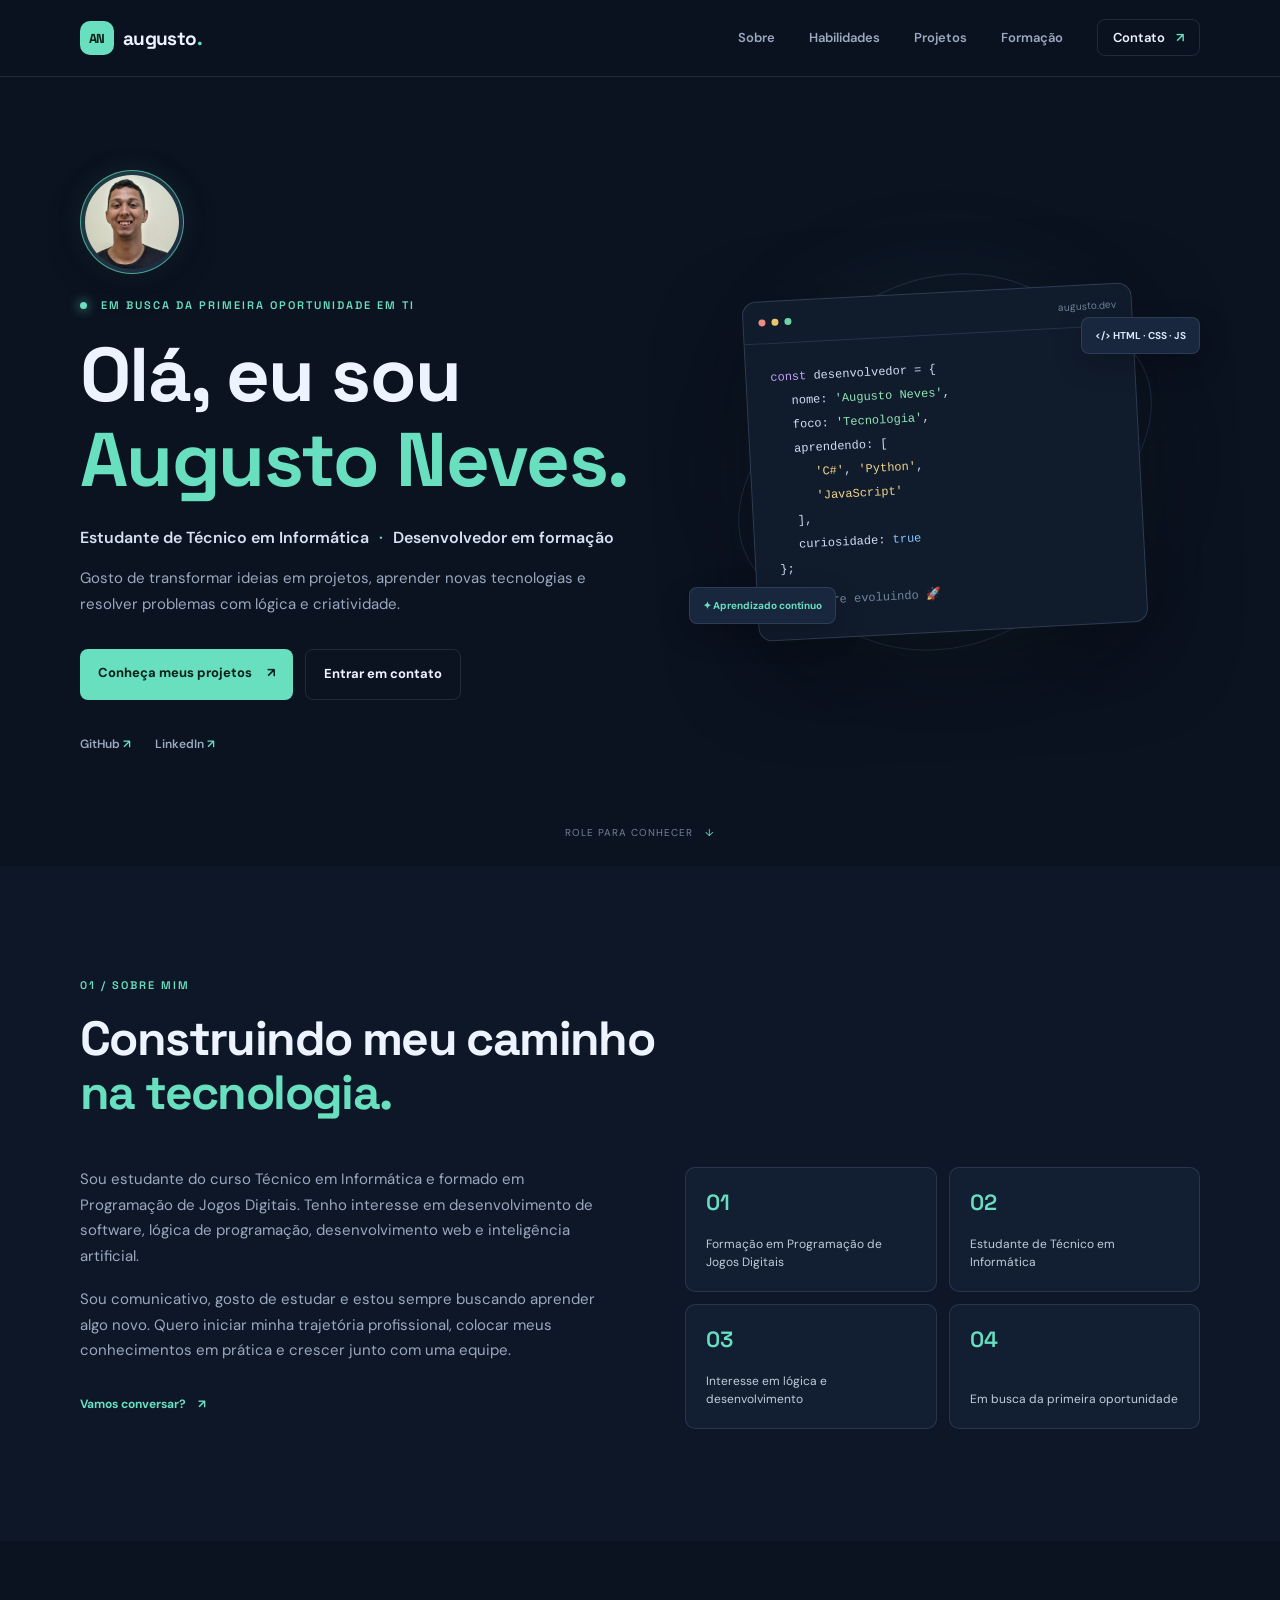
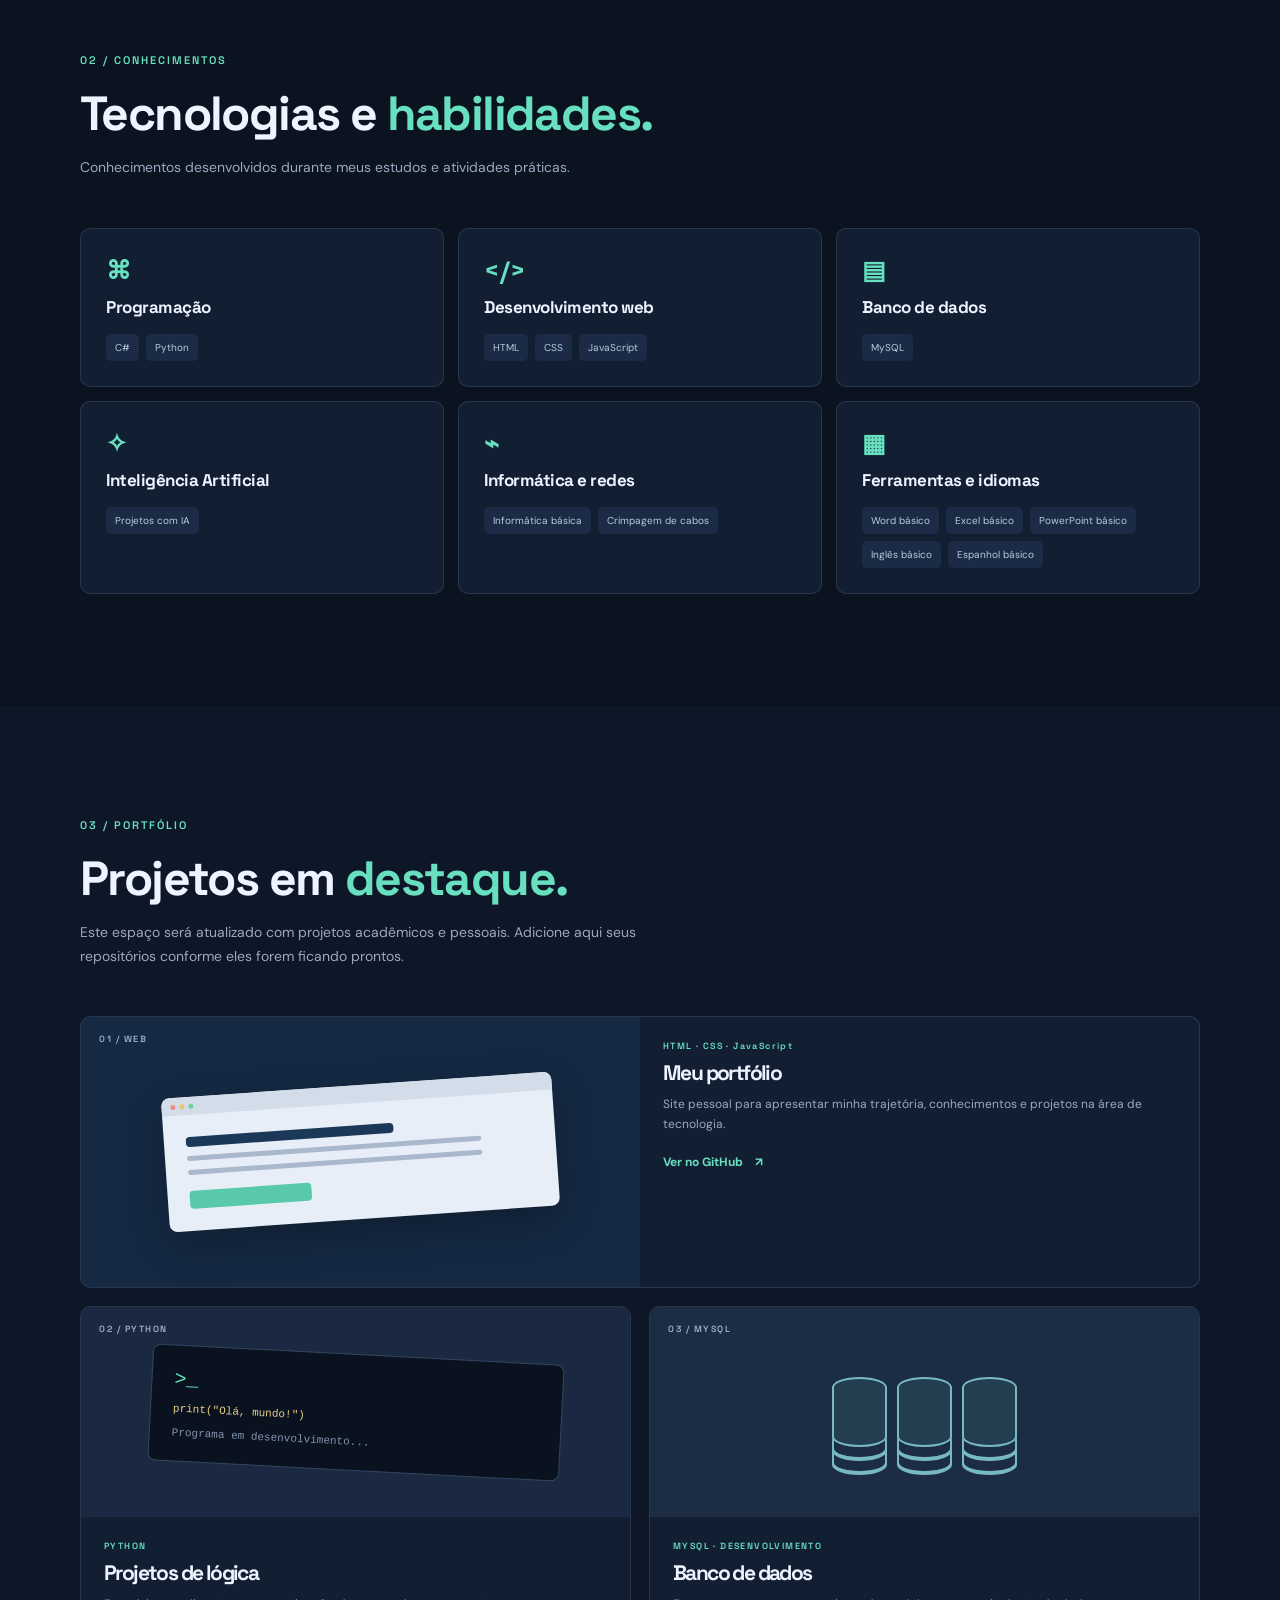
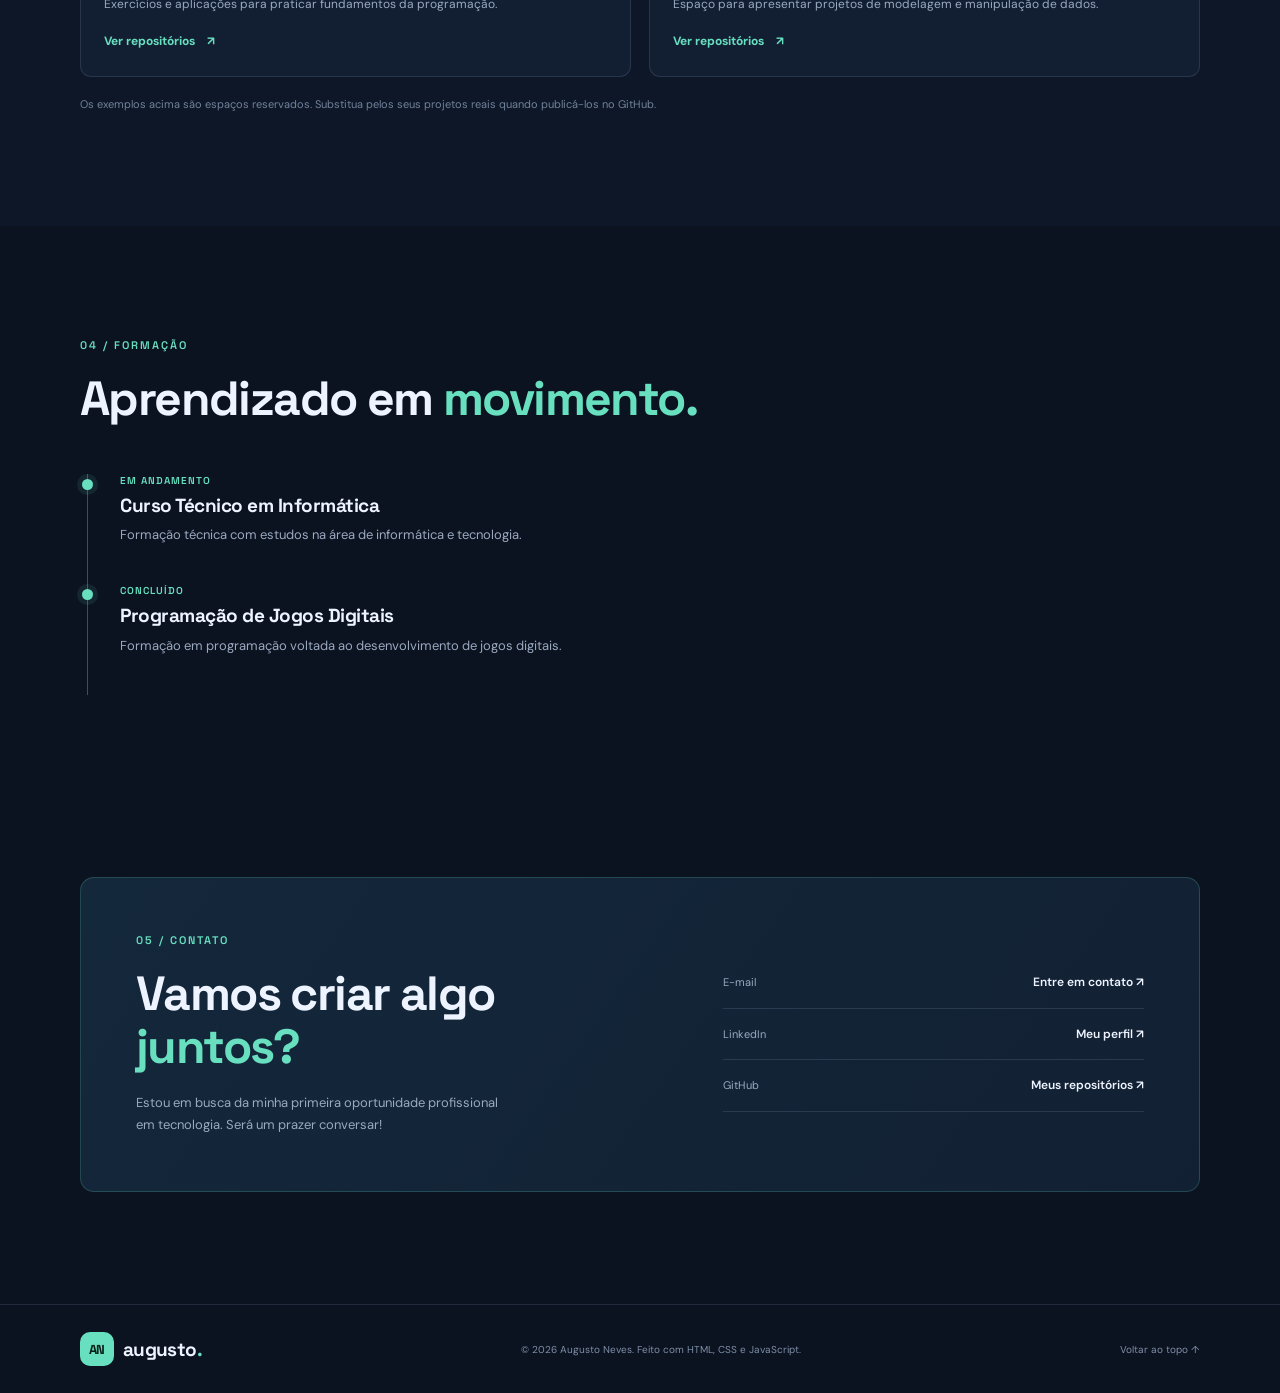
==== index.html @ 20620ebb "Add files via upload" ====
<!DOCTYPE html>
<html lang="pt-BR">
<head>
  <meta charset="UTF-8">
  <meta name="viewport" content="width=device-width, initial-scale=1.0">
  <meta name="description" content="Portfólio acadêmico e profissional de Augusto Neves, estudante de Técnico em Informática.">
  <meta name="theme-color" content="#0b1220">
  <title>Augusto Neves | Portfólio</title>
  <link rel="preconnect" href="https://fonts.googleapis.com">
  <link rel="preconnect" href="https://fonts.gstatic.com" crossorigin>
  <link href="https://fonts.googleapis.com/css2?family=DM+Sans:wght@400;500;600;700&family=Space+Grotesk:wght@500;600;700&display=swap" rel="stylesheet">
  <link rel="stylesheet" href="css/style.css">
  <script src="js/script.js" defer></script>
</head>
<body>
  <header class="site-header">
    <nav class="nav container" aria-label="Navegação principal">
      <a class="brand" href="#inicio" aria-label="Augusto Neves - início"><span>AN</span> augusto<span class="brand-dot">.</span></a>
      <button class="menu-toggle" id="menu-toggle" aria-label="Abrir menu" aria-expanded="false">
        <span></span><span></span><span></span>
      </button>
      <ul class="nav-links" id="nav-links">
        <li><a href="#sobre">Sobre</a></li>
        <li><a href="#habilidades">Habilidades</a></li>
        <li><a href="#projetos">Projetos</a></li>
        <li><a href="#formacao">Formação</a></li>
        <li><a class="nav-contact" href="#contato">Contato <span>↗</span></a></li>
      </ul>
    </nav>
  </header>

  <main>
    <section class="hero section" id="inicio">
      <div class="container hero-grid">
        <div class="hero-copy">
          <div class="profile-photo-wrap">
            <img src="assets/foto-perfil.jpeg" alt="Foto de perfil de Augusto Neves" class="profile-photo">
          </div>
          <p class="eyebrow"><span class="status-dot"></span> Em busca da primeira oportunidade em TI</p>
          <h1>Olá, eu sou<br><span>Augusto Neves.</span></h1>
          <p class="hero-role">Estudante de Técnico em Informática <span>·</span> Desenvolvedor em formação</p>
          <p class="hero-description">Gosto de transformar ideias em projetos, aprender novas tecnologias e resolver problemas com lógica e criatividade.</p>
          <div class="hero-actions">
            <a class="button button-primary" href="#projetos">Conheça meus projetos <span>↗</span></a>
            <a class="button button-ghost" href="#contato">Entrar em contato</a>
          </div>
          <div class="hero-socials">
            <a href="https://github.com/augustoneves18" target="_blank" rel="noopener noreferrer">GitHub <span>↗</span></a>
            <a href="https://www.linkedin.com/" target="_blank" rel="noopener noreferrer">LinkedIn <span>↗</span></a>
          </div>
        </div>
        <div class="hero-art" aria-label="Ilustração abstrata de tecnologia">
          <div class="orbit orbit-one"></div><div class="orbit orbit-two"></div>
          <div class="code-card">
            <div class="code-top"><i></i><i></i><i></i><span>augusto.dev</span></div>
            <div class="code-content">
              <p><span class="code-purple">const</span> desenvolvedor = {</p>
              <p class="indent">nome: <span class="code-green">'Augusto Neves'</span>,</p>
              <p class="indent">foco: <span class="code-green">'Tecnologia'</span>,</p>
              <p class="indent">aprendendo: [</p>
              <p class="indent more"><span class="code-yellow">'C#'</span>, <span class="code-yellow">'Python'</span>,</p>
              <p class="indent more"><span class="code-yellow">'JavaScript'</span></p>
              <p class="indent">],</p>
              <p class="indent">curiosidade: <span class="code-blue">true</span></p>
              <p>};</p>
              <p class="code-comment">// sempre evoluindo 🚀</p>
            </div>
          </div>
          <div class="floating-chip chip-one"> &lt;/&gt; HTML · CSS · JS</div>
          <div class="floating-chip chip-two">✦ Aprendizado contínuo</div>
          <div class="hero-glow"></div>
        </div>
      </div>
      <a class="scroll-hint" href="#sobre">Role para conhecer <span>↓</span></a>
    </section>

    <section class="section about-section" id="sobre">
      <div class="container">
        <div class="section-heading">
          <p class="eyebrow">01 / Sobre mim</p>
          <h2>Construindo meu caminho<br><span>na tecnologia.</span></h2>
        </div>
        <div class="about-grid">
          <div class="about-text">
            <p>Sou estudante do curso Técnico em Informática e formado em Programação de Jogos Digitais. Tenho interesse em desenvolvimento de software, lógica de programação, desenvolvimento web e inteligência artificial.</p>
            <p>Sou comunicativo, gosto de estudar e estou sempre buscando aprender algo novo. Quero iniciar minha trajetória profissional, colocar meus conhecimentos em prática e crescer junto com uma equipe.</p>
            <a class="text-link" href="#contato">Vamos conversar? <span>↗</span></a>
          </div>
          <div class="about-facts">
            <div class="fact"><strong>01</strong><span>Formação em Programação de Jogos Digitais</span></div>
            <div class="fact"><strong>02</strong><span>Estudante de Técnico em Informática</span></div>
            <div class="fact"><strong>03</strong><span>Interesse em lógica e desenvolvimento</span></div>
            <div class="fact"><strong>04</strong><span>Em busca da primeira oportunidade</span></div>
          </div>
        </div>
      </div>
    </section>

    <section class="section skills-section" id="habilidades">
      <div class="container">
        <div class="section-heading">
          <p class="eyebrow">02 / Conhecimentos</p>
          <h2>Tecnologias e <span>habilidades.</span></h2>
          <p class="section-intro">Conhecimentos desenvolvidos durante meus estudos e atividades práticas.</p>
        </div>
        <div class="skills-grid">
          <article class="skill-card"><div class="skill-icon">⌘</div><h3>Programação</h3><div class="tags"><span>C#</span><span>Python</span></div></article>
          <article class="skill-card"><div class="skill-icon">&lt;/&gt;</div><h3>Desenvolvimento web</h3><div class="tags"><span>HTML</span><span>CSS</span><span>JavaScript</span></div></article>
          <article class="skill-card"><div class="skill-icon">▤</div><h3>Banco de dados</h3><div class="tags"><span>MySQL</span></div></article>
          <article class="skill-card"><div class="skill-icon">✧</div><h3>Inteligência Artificial</h3><div class="tags"><span>Projetos com IA</span></div></article>
          <article class="skill-card"><div class="skill-icon">⌁</div><h3>Informática e redes</h3><div class="tags"><span>Informática básica</span><span>Crimpagem de cabos</span></div></article>
          <article class="skill-card"><div class="skill-icon">▦</div><h3>Ferramentas e idiomas</h3><div class="tags"><span>Word básico</span><span>Excel básico</span><span>PowerPoint básico</span><span>Inglês básico</span><span>Espanhol básico</span></div></article>
        </div>
      </div>
    </section>

    <section class="section projects-section" id="projetos">
      <div class="container">
        <div class="section-heading">
          <p class="eyebrow">03 / Portfólio</p>
          <h2>Projetos em <span>destaque.</span></h2>
          <p class="section-intro">Este espaço será atualizado com projetos acadêmicos e pessoais. Adicione aqui seus repositórios conforme eles forem ficando prontos.</p>
        </div>
        <div class="projects-grid">
          <article class="project-card project-featured">
            <div class="project-visual visual-web"><span class="visual-label">01 / WEB</span><div class="browser-mock"><div class="browser-bar"><i></i><i></i><i></i></div><div class="browser-lines"><b></b><i></i><i></i><span></span></div></div></div>
            <div class="project-info"><p class="project-type">HTML · CSS · JavaScript</p><h3>Meu portfólio</h3><p>Site pessoal para apresentar minha trajetória, conhecimentos e projetos na área de tecnologia.</p><a href="https://github.com/augustoneves18" target="_blank" rel="noopener noreferrer" class="text-link">Ver no GitHub <span>↗</span></a></div>
          </article>
          <article class="project-card">
            <div class="project-visual visual-python"><span class="visual-label">02 / PYTHON</span><div class="terminal-mock"><span>&gt;_</span><b>print("Olá, mundo!")</b><i>Programa em desenvolvimento...</i></div></div>
            <div class="project-info"><p class="project-type">PYTHON</p><h3>Projetos de lógica</h3><p>Exercícios e aplicações para praticar fundamentos da programação.</p><a href="https://github.com/augustoneves18" target="_blank" rel="noopener noreferrer" class="text-link">Ver repositórios <span>↗</span></a></div>
          </article>
          <article class="project-card">
            <div class="project-visual visual-database"><span class="visual-label">03 / MYSQL</span><div class="database-mock"><div></div><div></div><div></div></div></div>
            <div class="project-info"><p class="project-type">MYSQL · DESENVOLVIMENTO</p><h3>Banco de dados</h3><p>Espaço para apresentar projetos de modelagem e manipulação de dados.</p><a href="https://github.com/augustoneves18" target="_blank" rel="noopener noreferrer" class="text-link">Ver repositórios <span>↗</span></a></div>
          </article>
        </div>
        <p class="project-note">Os exemplos acima são espaços reservados. Substitua pelos seus projetos reais quando publicá-los no GitHub.</p>
      </div>
    </section>

    <section class="section education-section" id="formacao">
      <div class="container">
        <div class="section-heading">
          <p class="eyebrow">04 / Formação</p>
          <h2>Aprendizado em <span>movimento.</span></h2>
        </div>
        <div class="timeline">
          <div class="timeline-item"><span class="timeline-marker"></span><p class="timeline-date">Em andamento</p><h3>Curso Técnico em Informática</h3><p>Formação técnica com estudos na área de informática e tecnologia.</p></div>
          <div class="timeline-item"><span class="timeline-marker"></span><p class="timeline-date">Concluído</p><h3>Programação de Jogos Digitais</h3><p>Formação em programação voltada ao desenvolvimento de jogos digitais.</p></div>
        </div>
      </div>
    </section>

    <section class="section contact-section" id="contato">
      <div class="container contact-box">
        <div>
          <p class="eyebrow">05 / Contato</p>
          <h2>Vamos criar algo<br><span>juntos?</span></h2>
          <p>Estou em busca da minha primeira oportunidade profissional em tecnologia. Será um prazer conversar!</p>
        </div>
        <div class="contact-links">
          <!-- Substitua o e-mail abaixo pelo seu endereço profissional. -->
          <a href="mailto:seuemail@exemplo.com" class="contact-link"><span>E-mail</span><strong>Entre em contato ↗</strong></a>
          <a href="https://www.linkedin.com/" target="_blank" rel="noopener noreferrer" class="contact-link"><span>LinkedIn</span><strong>Meu perfil ↗</strong></a>
          <a href="https://github.com/augustoneves18" target="_blank" rel="noopener noreferrer" class="contact-link"><span>GitHub</span><strong>Meus repositórios ↗</strong></a>
        </div>
      </div>
    </section>
  </main>

  <footer class="footer">
    <div class="container footer-content"><a class="brand" href="#inicio"><span>AN</span> augusto<span class="brand-dot">.</span></a><p>© <span id="year"></span> Augusto Neves. Feito com HTML, CSS e JavaScript.</p><a href="#inicio" class="back-top">Voltar ao topo ↑</a></div>
  </footer>
</body>
</html>
---- css/style.css ----
/* Augusto Neves — Portfólio
   Estilos separados para facilitar manutenção e personalização. */
:root {
  --bg: #0b1220;
  --bg-soft: #101a2c;
  --panel: #121f33;
  --text: #eef4ff;
  --muted: #9aa9bf;
  --line: rgba(169, 190, 220, .15);
  --accent: #68e0c0;
  --accent-2: #78a9ff;
  --font: "DM Sans", sans-serif;
  --display: "Space Grotesk", sans-serif;
}
* { box-sizing: border-box; margin: 0; padding: 0; }
html { scroll-behavior: smooth; scroll-padding-top: 90px; }
body { background: var(--bg); color: var(--text); font-family: var(--font); line-height: 1.7; }
a { color: inherit; text-decoration: none; }
.container { width: min(1120px, calc(100% - 48px)); margin: 0 auto; }
.section { padding: 112px 0; }
.site-header { position: fixed; z-index: 20; top: 0; width: 100%; background: rgba(11,18,32,.86); border-bottom: 1px solid var(--line); backdrop-filter: blur(16px); }
.nav { min-height: 76px; display: flex; align-items: center; justify-content: space-between; }
.brand { display: inline-flex; align-items: center; gap: 9px; font: 700 19px var(--display); letter-spacing: -.7px; }
.brand > span:first-child { display: grid; place-items: center; width: 34px; height: 34px; border-radius: 10px; background: var(--accent); color: #092019; font-size: 13px; }
.brand-dot { color: var(--accent); margin-left: -8px; }
.nav-links { display: flex; align-items: center; gap: 34px; list-style: none; color: var(--muted); font-size: 13px; font-weight: 600; }
.nav-links a:hover, .hero-socials a:hover, .back-top:hover { color: var(--accent); }
.nav-contact { color: var(--text); border: 1px solid var(--line); padding: 9px 15px; border-radius: 8px; }
.nav-contact span { color: var(--accent); margin-left: 8px; }
.menu-toggle { display: none; background: none; border: 0; }
.hero { min-height: 750px; padding-top: 170px; display: flex; align-items: center; position: relative; overflow: hidden; }
.hero-grid { display: grid; grid-template-columns: 1.05fr .95fr; align-items: center; gap: 45px; }
.eyebrow { color: var(--accent); font: 600 11px var(--display); letter-spacing: 2px; text-transform: uppercase; margin-bottom: 20px; }
.status-dot { display: inline-block; width: 7px; height: 7px; background: var(--accent); border-radius: 50%; margin-right: 9px; box-shadow: 0 0 12px var(--accent); }
h1, h2, h3 { font-family: var(--display); line-height: 1.12; letter-spacing: -1.6px; }
h1 { font-size: clamp(48px, 6vw, 76px); }
h1 span, h2 span { color: var(--accent); }
.hero-role { color: #d6e1f2; margin-top: 22px; font-size: 16px; font-weight: 600; }
.hero-role span { color: var(--accent); padding: 0 6px; }
.hero-description { color: var(--muted); max-width: 510px; margin-top: 15px; font-size: 15px; }
.hero-actions { display: flex; flex-wrap: wrap; gap: 12px; margin-top: 32px; }
.button { padding: 13px 18px; border-radius: 8px; font-size: 13px; font-weight: 700; transition: .2s ease; }
.button-primary { color: #092019; background: var(--accent); }
.button-primary:hover { transform: translateY(-3px); box-shadow: 0 10px 30px rgba(104,224,192,.18); }
.button-primary span { margin-left: 12px; }
.button-ghost { border: 1px solid var(--line); color: var(--text); }
.button-ghost:hover { border-color: var(--accent); color: var(--accent); }
.hero-socials { display: flex; gap: 24px; margin-top: 34px; color: var(--muted); font-size: 12px; font-weight: 600; }
.hero-socials span { color: var(--accent); }
.hero-art { min-height: 420px; position: relative; display: grid; place-items: center; }
.hero-glow { position: absolute; width: 290px; height: 290px; border-radius: 50%; background: rgba(104,224,192,.12); filter: blur(70px); }
.orbit { position: absolute; border: 1px solid rgba(120,169,255,.17); border-radius: 50%; transform: rotate(-25deg); }
.orbit-one { width: 440px; height: 260px; }
.orbit-two { width: 350px; height: 390px; transform: rotate(35deg); }
.code-card { position: relative; z-index: 2; width: min(390px, 100%); background: #101b2c; border: 1px solid rgba(151,181,220,.22); border-radius: 14px; box-shadow: 0 30px 90px rgba(0,0,0,.35); overflow: hidden; transform: rotate(-3deg); }
.code-top { height: 42px; border-bottom: 1px solid var(--line); display: flex; align-items: center; gap: 6px; padding: 0 15px; color: #71829b; font-size: 10px; }
.code-top i, .browser-bar i { width: 7px; height: 7px; border-radius: 50%; background: #f08d83; }
.code-top i:nth-child(2), .browser-bar i:nth-child(2) { background: #e9c66c; }
.code-top i:nth-child(3), .browser-bar i:nth-child(3) { background: #6dd3a5; }
.code-top span { margin-left: auto; }
.code-content { padding: 22px 24px 25px; font: 12px/2 "SFMono-Regular", Consolas, monospace; color: #d3def0; }
.indent { padding-left: 20px; }.more { padding-left: 40px; }
.code-purple { color: #c6a0ff; }.code-green { color: #91e6b5; }.code-yellow { color: #f1d58a; }.code-blue { color: #83c7ff; }.code-comment { color: #71869f; margin-top: 9px; }
.floating-chip { position: absolute; z-index: 3; background: #18273d; border: 1px solid var(--line); padding: 9px 13px; border-radius: 8px; color: #dbe8f8; font-size: 10px; font-weight: 700; box-shadow: 0 10px 30px rgba(0,0,0,.2); }
.chip-one { top: 65px; right: 0; }.chip-two { bottom: 48px; left: 0; color: var(--accent); }
.scroll-hint { position: absolute; bottom: 25px; left: 50%; transform: translateX(-50%); color: #71829b; font-size: 10px; letter-spacing: 1px; text-transform: uppercase; }
.scroll-hint span { color: var(--accent); margin-left: 8px; }
.about-section, .projects-section { background: #0e1727; }
.section-heading { margin-bottom: 48px; }
.section-heading h2, .contact-box h2 { font-size: clamp(34px, 4vw, 48px); }
.section-intro { color: var(--muted); margin-top: 15px; max-width: 600px; font-size: 14px; }
.about-grid { display: grid; grid-template-columns: 1fr 1fr; gap: 90px; }
.about-text p { color: var(--muted); font-size: 15px; margin-bottom: 18px; }
.text-link { display: inline-flex; gap: 12px; align-items: center; color: var(--accent); font-size: 12px; font-weight: 700; margin-top: 12px; }
.about-facts { display: grid; grid-template-columns: 1fr 1fr; gap: 12px; }
.fact { min-height: 125px; padding: 20px; background: var(--panel); border: 1px solid var(--line); border-radius: 10px; display: flex; flex-direction: column; justify-content: space-between; }
.fact strong { color: var(--accent); font: 600 22px var(--display); }.fact span { color: #c1ccdc; font-size: 12px; line-height: 1.5; }
.skills-grid { display: grid; grid-template-columns: repeat(3, 1fr); gap: 14px; }
.skill-card { background: var(--panel); border: 1px solid var(--line); padding: 25px; border-radius: 10px; transition: .2s; }
.skill-card:hover, .project-card:hover { transform: translateY(-4px); border-color: rgba(104,224,192,.4); }
.skill-icon { color: var(--accent); font: 700 25px var(--display); height: 44px; }
.skill-card h3 { font-size: 17px; letter-spacing: -.5px; margin-bottom: 17px; }
.tags { display: flex; flex-wrap: wrap; gap: 7px; }.tags span { padding: 5px 9px; border-radius: 5px; background: rgba(120,169,255,.09); color: #b8c9e1; font-size: 10px; }
.projects-grid { display: grid; grid-template-columns: repeat(2, 1fr); gap: 18px; }
.project-card { overflow: hidden; background: var(--panel); border: 1px solid var(--line); border-radius: 11px; transition: .2s; }
.project-featured { grid-column: span 2; display: grid; grid-template-columns: 1fr 1fr; }
.project-visual { min-height: 210px; position: relative; display: grid; place-items: center; overflow: hidden; background: #152943; }
.project-featured .project-visual { min-height: 270px; }
.visual-label { position: absolute; top: 16px; left: 18px; color: #9db1ca; font: 600 9px var(--display); letter-spacing: 1.5px; }
.browser-mock { width: 70%; background: #e8eef7; border-radius: 8px; overflow: hidden; box-shadow: 0 15px 40px rgba(0,0,0,.25); transform: rotate(-4deg); }
.browser-bar { height: 18px; background: #d3dce9; display: flex; gap: 4px; align-items: center; padding-left: 9px; }.browser-bar i { width: 5px; height: 5px; }
.browser-lines { padding: 22px; display: flex; flex-direction: column; gap: 9px; }.browser-lines b { width: 60%; height: 10px; background: #1b3858; border-radius: 4px; }.browser-lines i { width: 85%; height: 5px; background: #a9b8cc; border-radius: 4px; }.browser-lines span { width: 35%; height: 18px; margin-top: 7px; background: #58c9aa; border-radius: 4px; }
.visual-python { background: #1b2841; }.terminal-mock { display: flex; flex-direction: column; gap: 12px; width: 75%; padding: 22px; background: #0a1220; border: 1px solid #33465f; border-radius: 8px; font: 11px monospace; transform: rotate(3deg); }.terminal-mock span { color: var(--accent); font-size: 20px; }.terminal-mock b { color: #e9d18a; font-weight: 400; }.terminal-mock i { color: #8294ad; font-style: normal; }
.visual-database { background: #1c2c42; }.database-mock { display: flex; gap: 10px; }.database-mock div { width: 55px; height: 70px; border: 2px solid #77b9c2; border-radius: 50% / 15%; background: rgba(104,224,192,.1); box-shadow: 0 12px 0 -2px #1c2c42, 0 14px 0 0 #77b9c2, 0 26px 0 -2px #1c2c42, 0 28px 0 0 #77b9c2; }
.project-info { padding: 23px; }.project-type { color: var(--accent); font: 600 9px var(--display); letter-spacing: 1.4px; }.project-info h3 { font-size: 21px; margin: 9px 0; }.project-info > p:not(.project-type) { color: var(--muted); font-size: 12px; }.project-info .text-link { margin-top: 17px; }
.project-note { color: #71829b; font-size: 11px; margin-top: 18px; }
.timeline { max-width: 720px; border-left: 1px solid rgba(104,224,192,.35); margin-left: 7px; padding-left: 32px; }
.timeline-item { position: relative; padding-bottom: 38px; }.timeline-marker { position: absolute; width: 11px; height: 11px; border-radius: 50%; background: var(--accent); left: -38px; top: 5px; box-shadow: 0 0 0 5px rgba(104,224,192,.1); }
.timeline-date { color: var(--accent); font: 600 10px var(--display); letter-spacing: 1px; text-transform: uppercase; }.timeline-item h3 { font-size: 19px; margin: 8px 0; letter-spacing: -.5px; }.timeline-item > p:last-child { color: var(--muted); font-size: 13px; }
.contact-section { padding-top: 70px; }.contact-box { padding: 55px; display: grid; grid-template-columns: 1fr .8fr; gap: 60px; background: linear-gradient(125deg, #14283b, #122033); border: 1px solid rgba(104,224,192,.2); border-radius: 14px; }
.contact-box > div:first-child > p:last-child { color: var(--muted); font-size: 13px; margin-top: 18px; max-width: 380px; }
.contact-links { display: flex; flex-direction: column; justify-content: center; }.contact-link { display: flex; justify-content: space-between; align-items: center; gap: 12px; padding: 15px 0; border-bottom: 1px solid var(--line); }.contact-link span { color: var(--muted); font-size: 11px; }.contact-link strong { font-size: 12px; font-weight: 600; }.contact-link:hover strong { color: var(--accent); }
.footer { padding: 27px 0; border-top: 1px solid var(--line); }.footer-content { display: flex; align-items: center; justify-content: space-between; gap: 20px; }.footer p, .back-top { color: #7f90a8; font-size: 10px; }.back-top:hover { color: var(--accent); }
@media (max-width: 800px) {
  .section { padding: 82px 0; }.hero { padding-top: 135px; min-height: auto; padding-bottom: 95px; }.hero-grid { grid-template-columns: 1fr; }.hero-art { min-height: 360px; margin-top: 10px; }.hero-copy { text-align: center; }.hero-description { margin-left: auto; margin-right: auto; }.hero-actions, .hero-socials { justify-content: center; }.about-grid { gap: 35px; }.skills-grid { grid-template-columns: repeat(2, 1fr); }.contact-box { padding: 35px; gap: 30px; }
  .menu-toggle { display: flex; flex-direction: column; gap: 5px; cursor: pointer; }.menu-toggle span { width: 23px; height: 2px; background: var(--text); }
  .nav-links { display: none; position: absolute; top: 76px; left: 0; right: 0; padding: 22px 24px; background: #101a2c; border-bottom: 1px solid var(--line); flex-direction: column; align-items: flex-start; gap: 18px; }.nav-links.open { display: flex; }
}
@media (max-width: 560px) {
  .container { width: min(100% - 34px, 1120px); }.section { padding: 68px 0; }h1 { font-size: 48px; }.hero-role { font-size: 13px; }.hero-art { min-height: 310px; }.code-card { width: 95%; }.code-content { font-size: 10px; padding: 16px; }.orbit-one { width: 310px; }.orbit-two { width: 270px; }.chip-one { right: -5px; top: 25px; }.chip-two { left: -5px; bottom: 15px; }
  .about-grid, .contact-box { grid-template-columns: 1fr; }.about-facts { gap: 9px; }.fact { min-height: 110px; padding: 15px; }.skills-grid, .projects-grid { grid-template-columns: 1fr; }.project-featured { grid-column: auto; display: block; }.project-featured .project-visual { min-height: 210px; }.contact-box { padding: 27px 22px; }.footer-content { flex-wrap: wrap; }.footer-content p { order: 3; width: 100%; }.section-heading { margin-bottom: 34px; }
}


/* Foto de perfil */
.profile-photo-wrap {
  width: 104px;
  height: 104px;
  padding: 4px;
  margin-bottom: 24px;
  border: 1px solid rgba(104, 224, 192, .65);
  border-radius: 50%;
  background: linear-gradient(135deg, rgba(104,224,192,.22), rgba(120,169,255,.16));
  box-shadow: 0 10px 35px rgba(0,0,0,.22), 0 0 28px rgba(104,224,192,.10);
}
.profile-photo {
  display: block;
  width: 100%;
  height: 100%;
  object-fit: cover;
  object-position: center 35%;
  border-radius: 50%;
}
@media (max-width: 800px) {
  .profile-photo-wrap { margin-left: auto; margin-right: auto; }
}
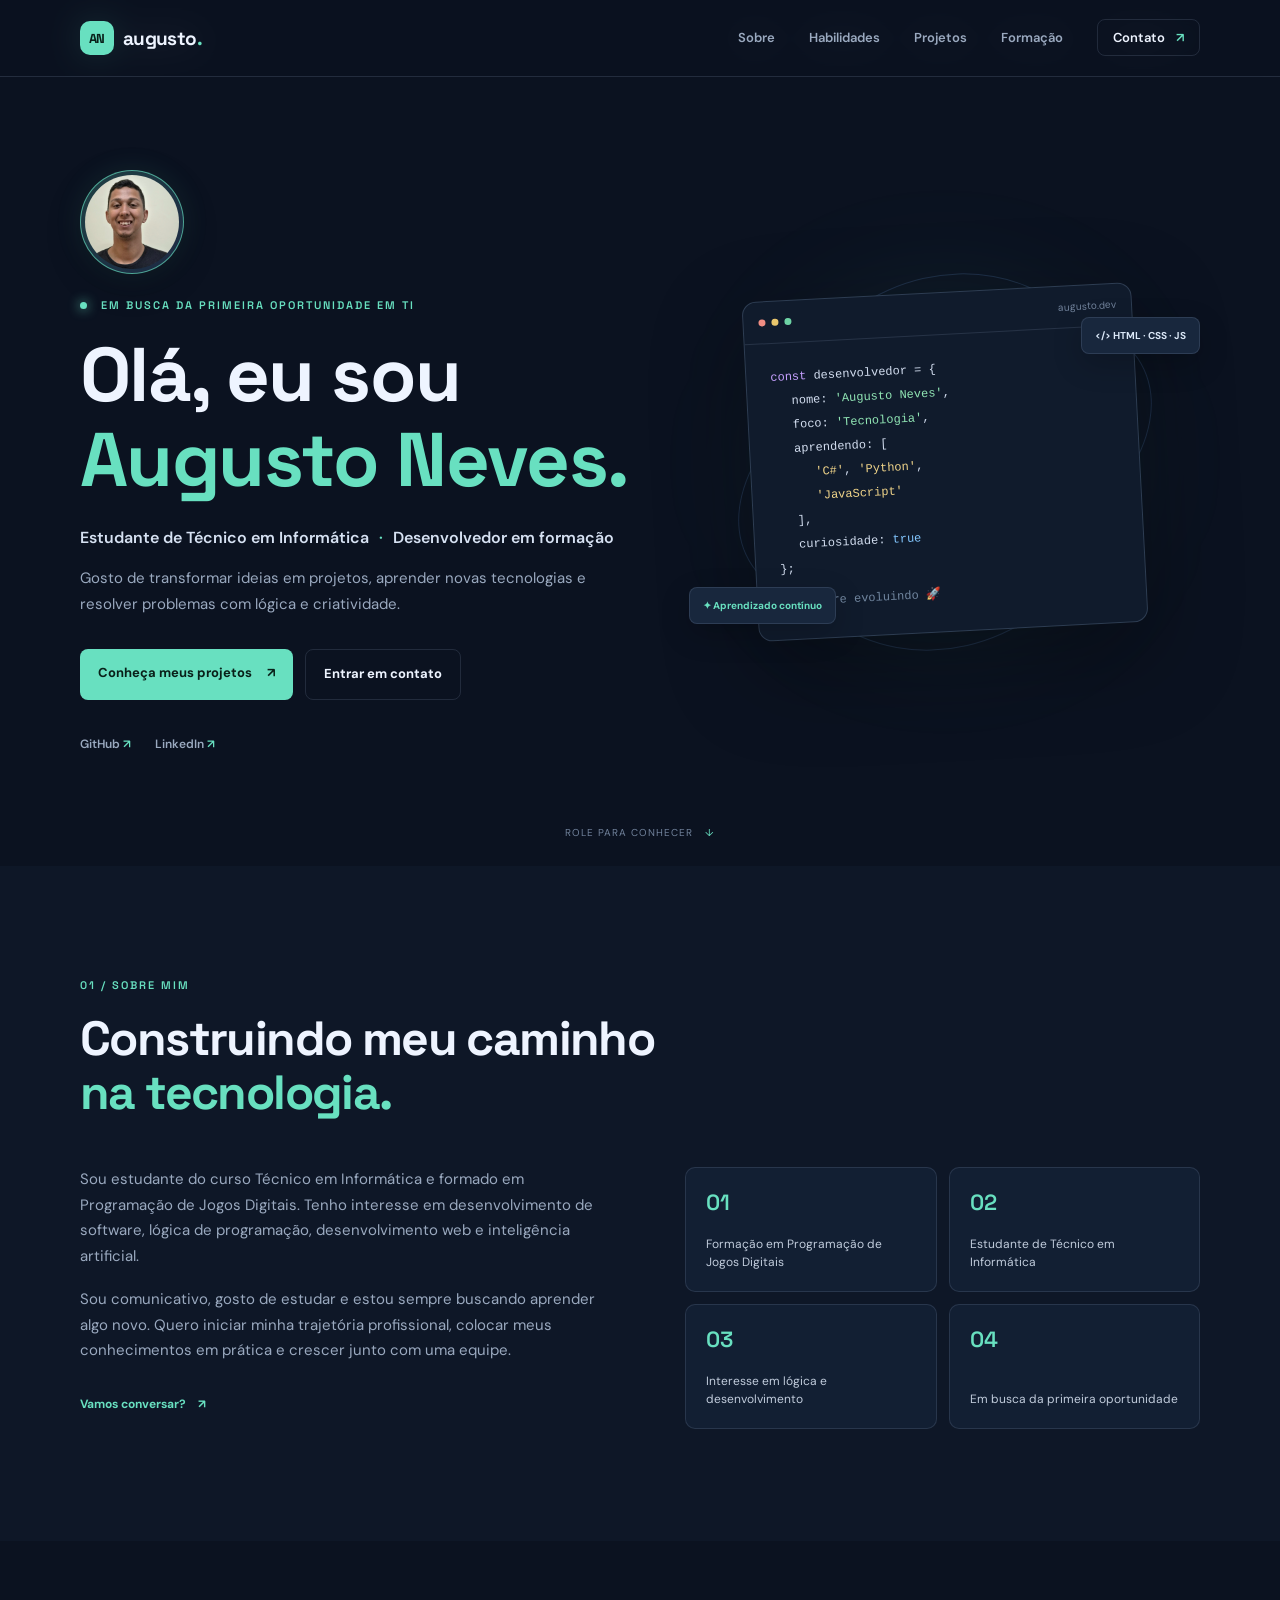
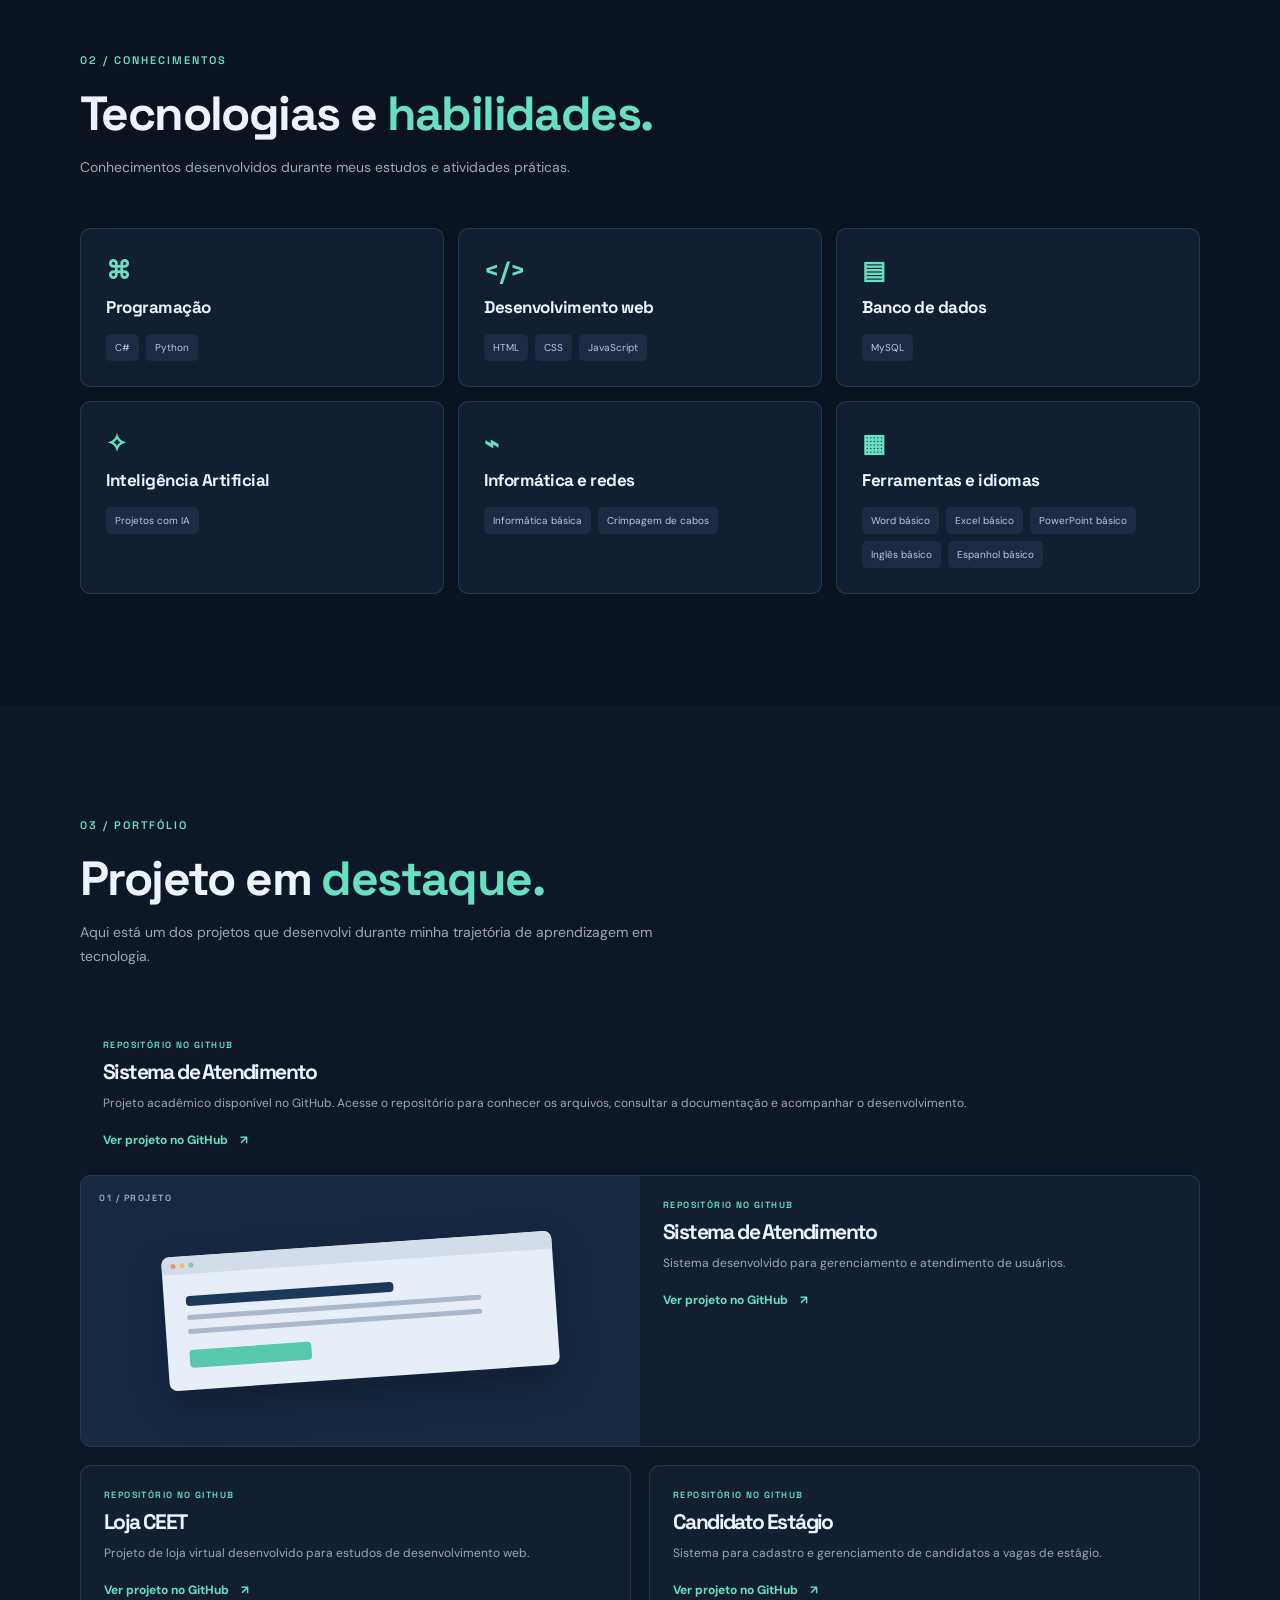
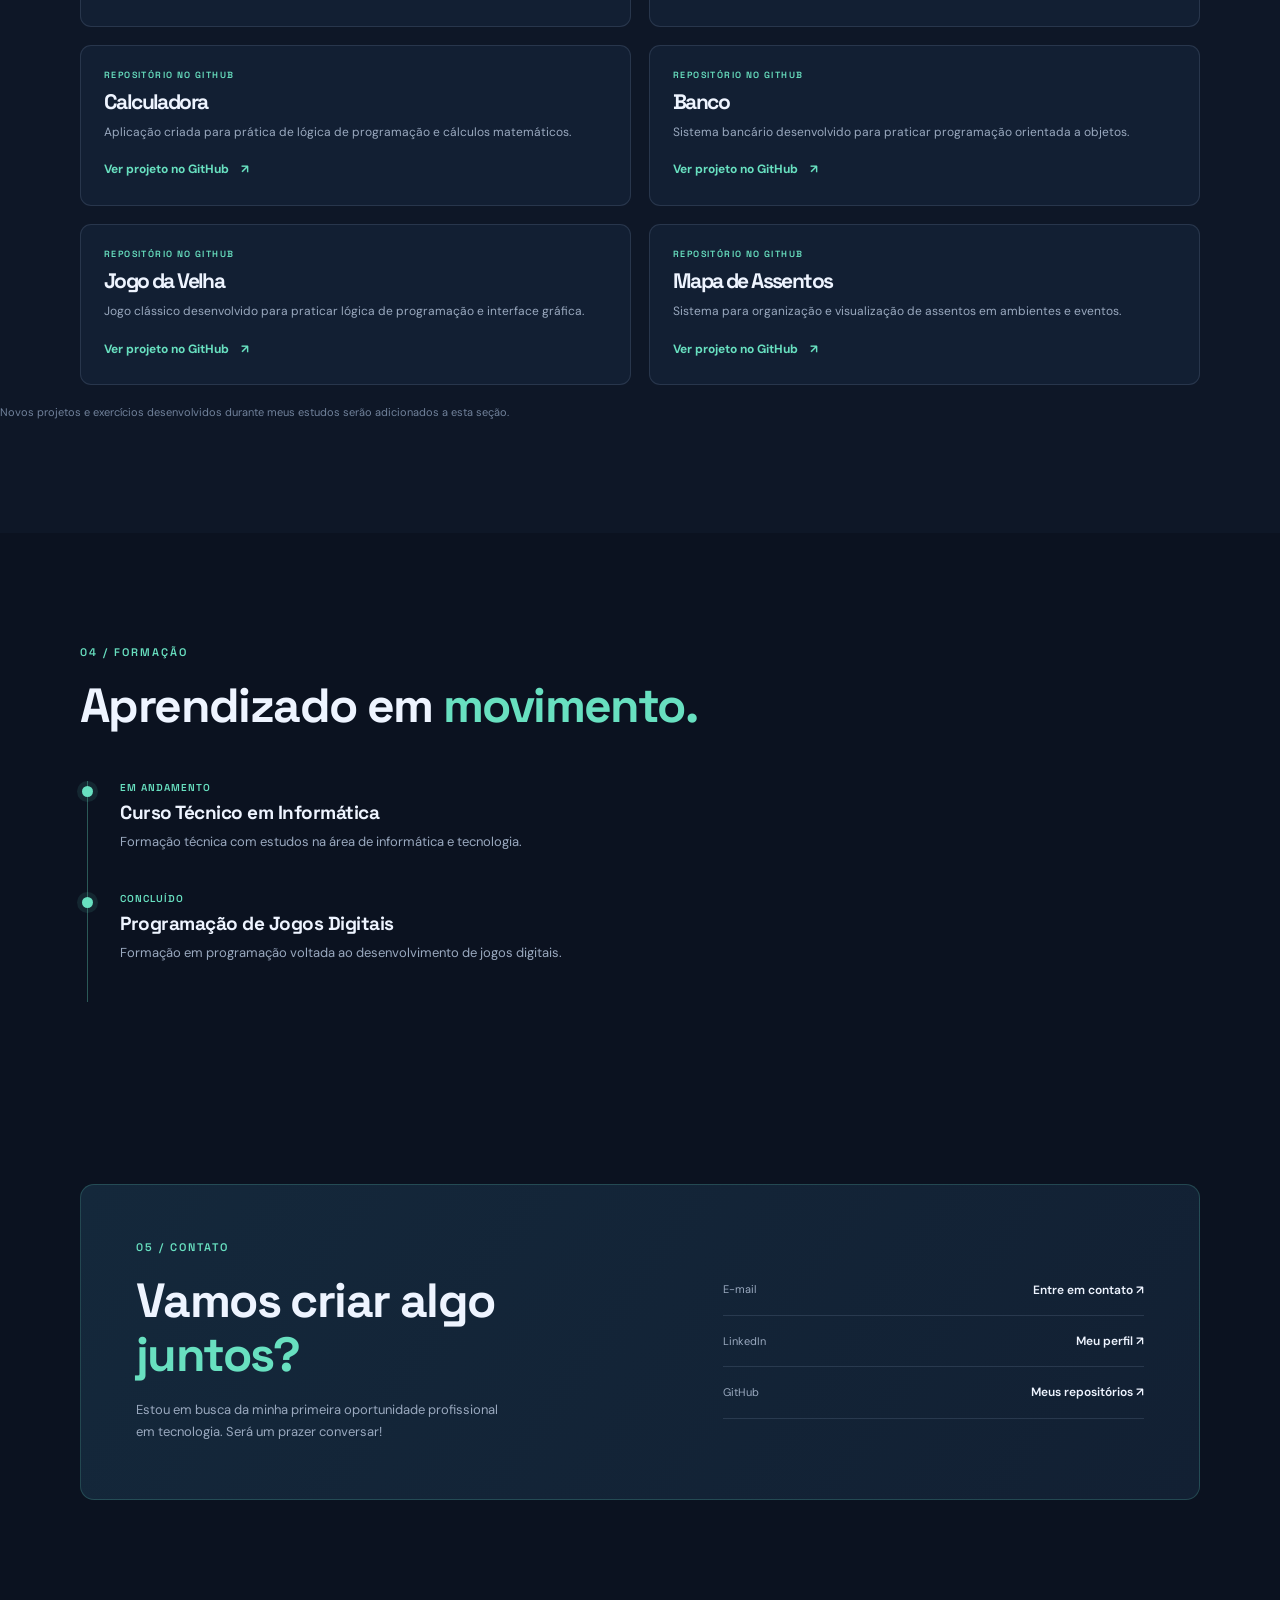
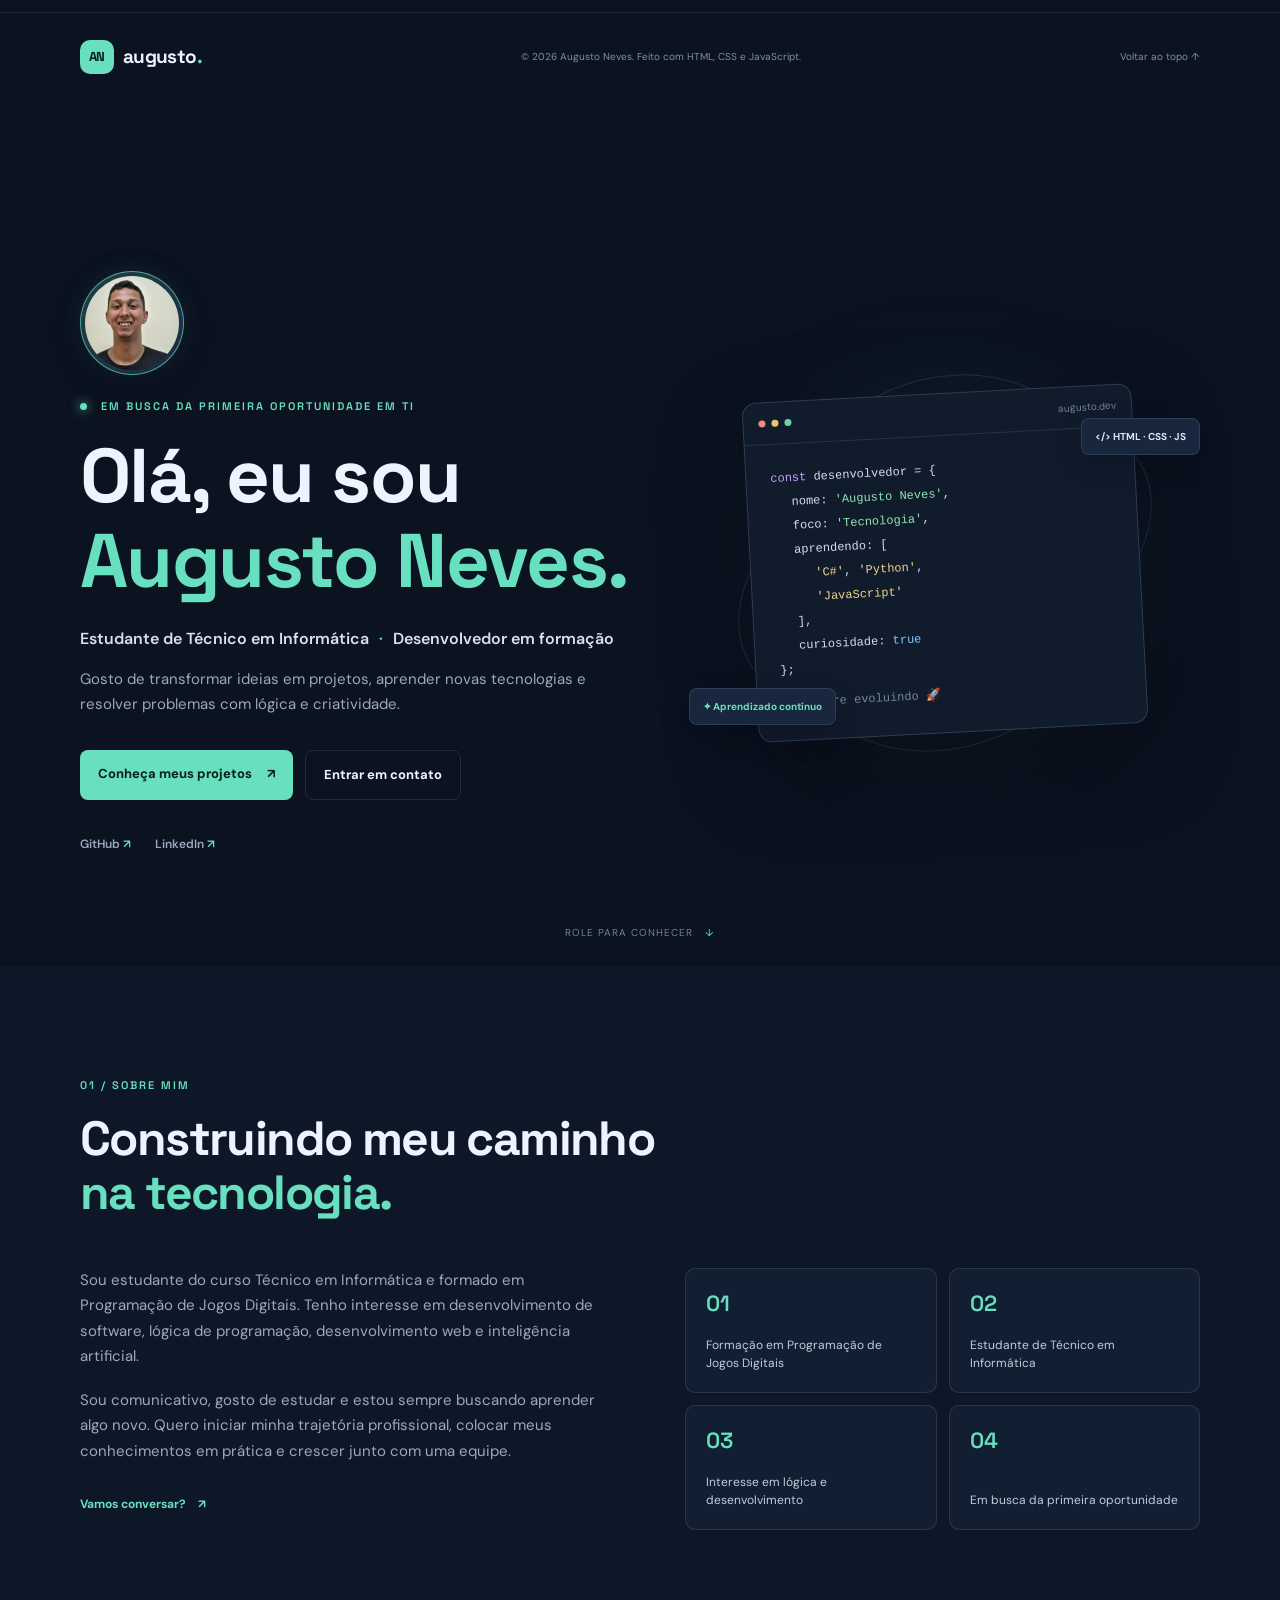
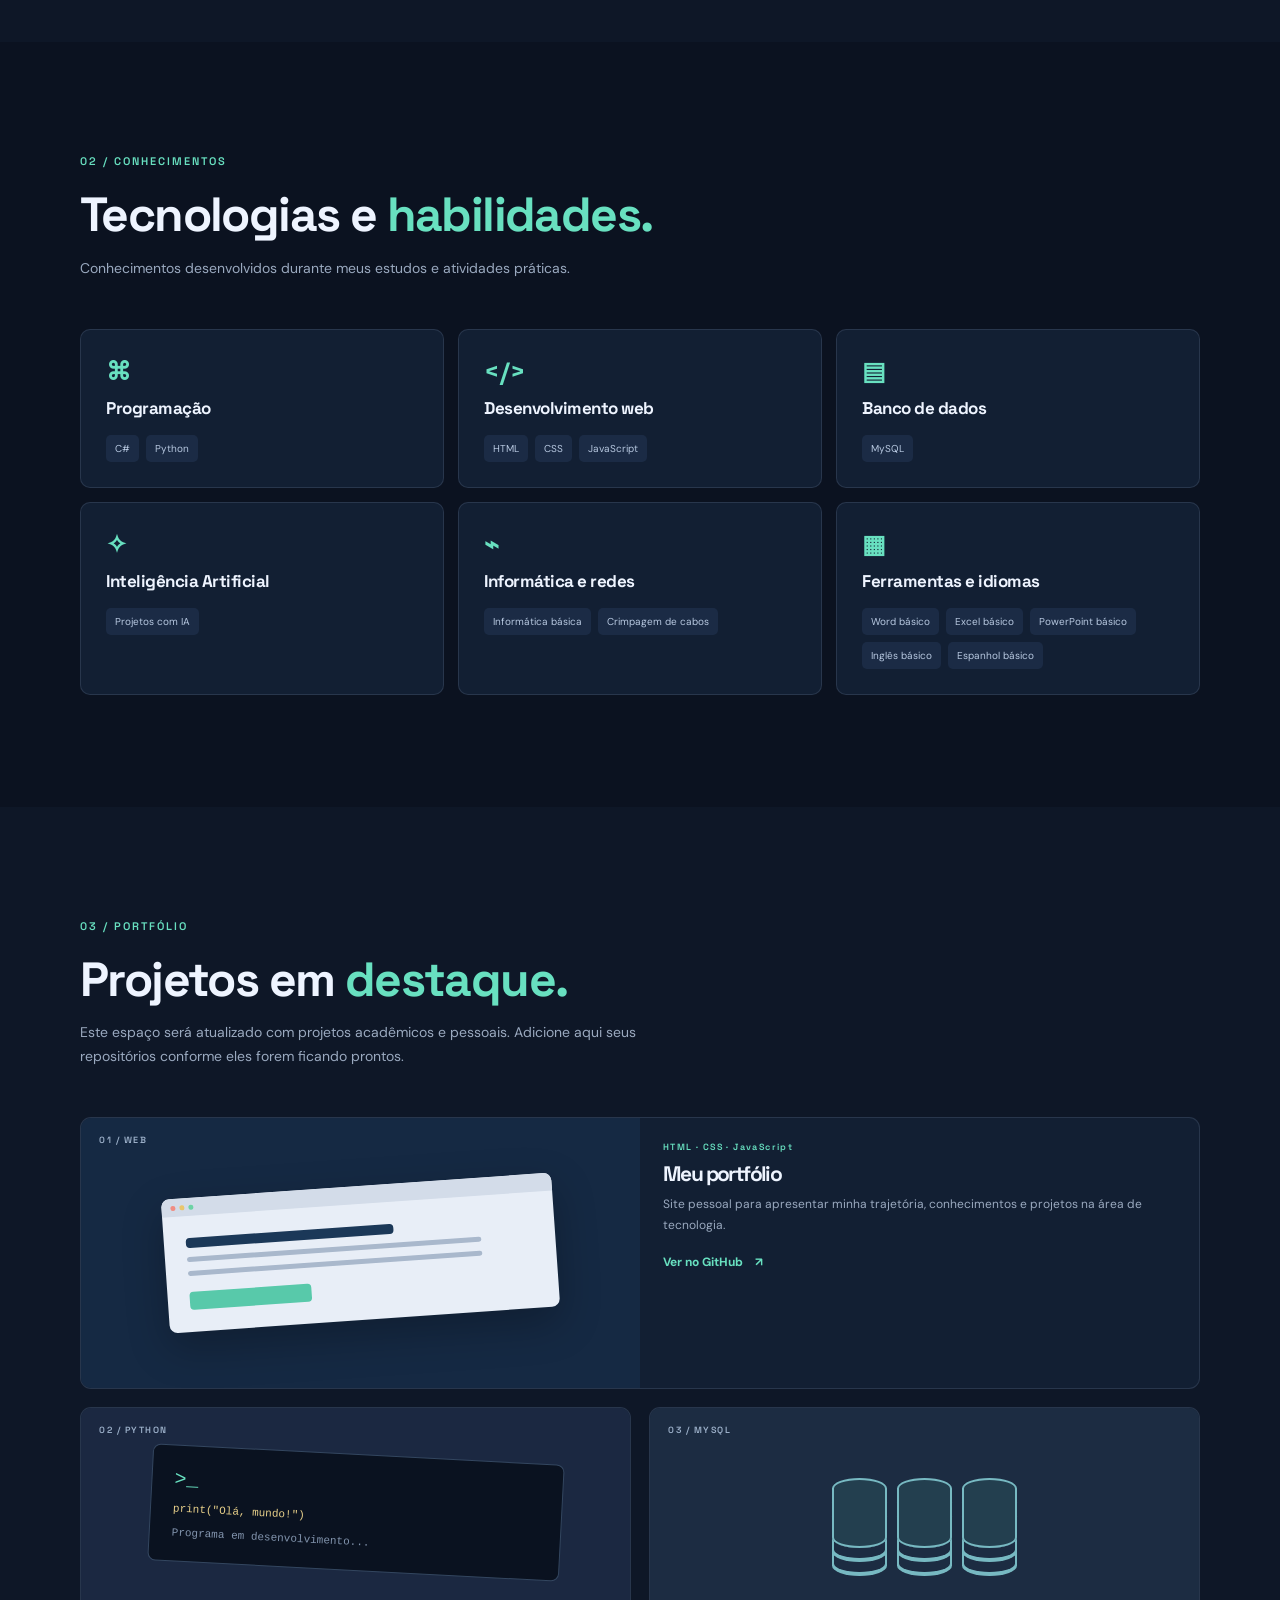
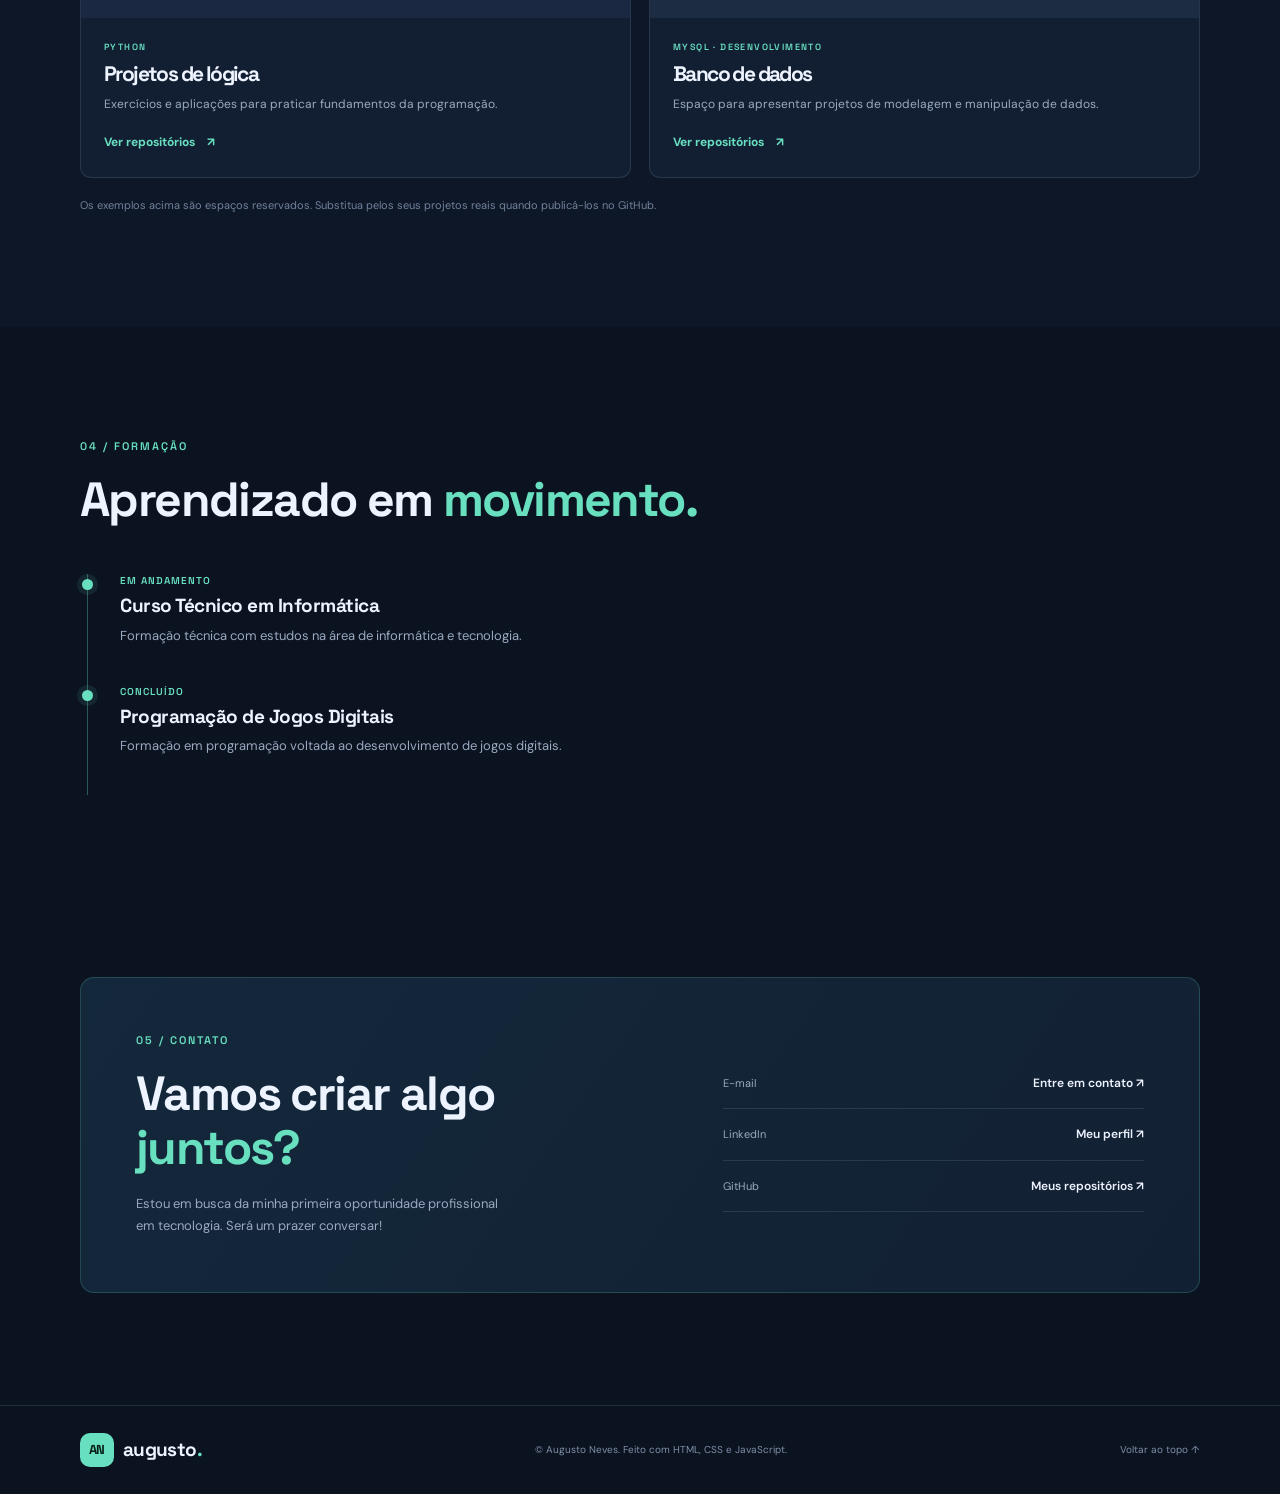
==== commit 6edfa769: "Update index.html" ====
--- a/index.html
+++ b/index.html
@@ -1,4 +1,6 @@
 <!DOCTYPE html>
+<html lang="pt-BR">
+<head><!DOCTYPE html>
 <html lang="pt-BR">
 <head>
   <meta charset="UTF-8">
@@ -46,7 +48,7 @@
           </div>
           <div class="hero-socials">
             <a href="https://github.com/augustoneves18" target="_blank" rel="noopener noreferrer">GitHub <span>↗</span></a>
-            <a href="https://www.linkedin.com/" target="_blank" rel="noopener noreferrer">LinkedIn <span>↗</span></a>
+            <a href="https://www.linkedin.com/in/augusto-neves-1950b3448/" target="_blank" rel="noopener noreferrer">LinkedIn <span>↗</span></a>
           </div>
         </div>
         <div class="hero-art" aria-label="Ilustração abstrata de tecnologia">
@@ -118,6 +120,263 @@
       <div class="container">
         <div class="section-heading">
           <p class="eyebrow">03 / Portfólio</p>
+          <h2>Projeto em <span>destaque.</span></h2>
+          <p class="section-intro">Aqui está um dos projetos que desenvolvi durante minha trajetória de aprendizagem em tecnologia.</p>
+        </div>
+        
+            <div class="project-info">
+              <p class="project-type">REPOSITÓRIO NO GITHUB</p>
+              <h3>Sistema de Atendimento</h3>
+              <p>Projeto acadêmico disponível no GitHub. Acesse o repositório para conhecer os arquivos, consultar a documentação e acompanhar o desenvolvimento.</p>
+              <a href="https://github.com/augustoneves18/Sistemadeatendimento" target="_blank" rel="noopener noreferrer" class="text-link">Ver projeto no GitHub <span>↗</span></a>
+            </div>
+            <div class="projects-grid">
+
+  <article class="project-card project-featured">
+    <div class="project-visual visual-web">
+      <span class="visual-label">01 / PROJETO</span>
+      <div class="browser-mock">
+        <div class="browser-bar"><i></i><i></i><i></i></div>
+        <div class="browser-lines"><b></b><i></i><i></i><span></span></div>
+      </div>
+    </div>
+
+    <div class="project-info">
+      <p class="project-type">REPOSITÓRIO NO GITHUB</p>
+      <h3>Sistema de Atendimento</h3>
+      <p>Sistema desenvolvido para gerenciamento e atendimento de usuários.</p>
+      <a href="https://github.com/augustoneves18/Sistemadeatendimento" target="_blank" rel="noopener noreferrer" class="text-link">
+        Ver projeto no GitHub <span>↗</span>
+      </a>
+    </div>
+  </article>
+
+  <article class="project-card">
+    <div class="project-info">
+      <p class="project-type">REPOSITÓRIO NO GITHUB</p>
+      <h3>Loja CEET</h3>
+      <p>Projeto de loja virtual desenvolvido para estudos de desenvolvimento web.</p>
+      <a href="https://github.com/augustoneves18/Lojaceet" target="_blank" rel="noopener noreferrer" class="text-link">
+        Ver projeto no GitHub <span>↗</span>
+      </a>
+    </div>
+  </article>
+
+  <article class="project-card">
+    <div class="project-info">
+      <p class="project-type">REPOSITÓRIO NO GITHUB</p>
+      <h3>Candidato Estágio</h3>
+      <p>Sistema para cadastro e gerenciamento de candidatos a vagas de estágio.</p>
+      <a href="https://github.com/augustoneves18/Candidato_estagio" target="_blank" rel="noopener noreferrer" class="text-link">
+        Ver projeto no GitHub <span>↗</span>
+      </a>
+    </div>
+  </article>
+
+  <article class="project-card">
+    <div class="project-info">
+      <p class="project-type">REPOSITÓRIO NO GITHUB</p>
+      <h3>Calculadora</h3>
+      <p>Aplicação criada para prática de lógica de programação e cálculos matemáticos.</p>
+      <a href="https://github.com/augustoneves18/Calculadora" target="_blank" rel="noopener noreferrer" class="text-link">
+        Ver projeto no GitHub <span>↗</span>
+      </a>
+    </div>
+  </article>
+
+  <article class="project-card">
+    <div class="project-info">
+      <p class="project-type">REPOSITÓRIO NO GITHUB</p>
+      <h3>Banco</h3>
+      <p>Sistema bancário desenvolvido para praticar programação orientada a objetos.</p>
+      <a href="https://github.com/augustoneves18/Banco" target="_blank" rel="noopener noreferrer" class="text-link">
+        Ver projeto no GitHub <span>↗</span>
+      </a>
+    </div>
+  </article>
+
+  <article class="project-card">
+    <div class="project-info">
+      <p class="project-type">REPOSITÓRIO NO GITHUB</p>
+      <h3>Jogo da Velha</h3>
+      <p>Jogo clássico desenvolvido para praticar lógica de programação e interface gráfica.</p>
+      <a href="https://github.com/augustoneves18/Jogo-da-velha-" target="_blank" rel="noopener noreferrer" class="text-link">
+        Ver projeto no GitHub <span>↗</span>
+      </a>
+    </div>
+  </article>
+
+  <article class="project-card">
+    <div class="project-info">
+      <p class="project-type">REPOSITÓRIO NO GITHUB</p>
+      <h3>Mapa de Assentos</h3>
+      <p>Sistema para organização e visualização de assentos em ambientes e eventos.</p>
+      <a href="https://github.com/augustoneves18/Mapa-Assento" target="_blank" rel="noopener noreferrer" class="text-link">
+        Ver projeto no GitHub <span>↗</span>
+      </a>
+    </div>
+  </article>
+
+</div>
+          </article>
+        </div>
+        <p class="project-note">Novos projetos e exercícios desenvolvidos durante meus estudos serão adicionados a esta seção.</p>
+      </div>
+    </section>
+
+    <section class="section education-section" id="formacao">
+      <div class="container">
+        <div class="section-heading">
+          <p class="eyebrow">04 / Formação</p>
+          <h2>Aprendizado em <span>movimento.</span></h2>
+        </div>
+        <div class="timeline">
+          <div class="timeline-item"><span class="timeline-marker"></span><p class="timeline-date">Em andamento</p><h3>Curso Técnico em Informática</h3><p>Formação técnica com estudos na área de informática e tecnologia.</p></div>
+          <div class="timeline-item"><span class="timeline-marker"></span><p class="timeline-date">Concluído</p><h3>Programação de Jogos Digitais</h3><p>Formação em programação voltada ao desenvolvimento de jogos digitais.</p></div>
+        </div>
+      </div>
+    </section>
+
+    <section class="section contact-section" id="contato">
+      <div class="container contact-box">
+        <div>
+          <p class="eyebrow">05 / Contato</p>
+          <h2>Vamos criar algo<br><span>juntos?</span></h2>
+          <p>Estou em busca da minha primeira oportunidade profissional em tecnologia. Será um prazer conversar!</p>
+        </div>
+        <div class="contact-links">
+          <!-- Substitua o e-mail abaixo pelo seu endereço profissional. -->
+          <a href="mailto:augustowkerleynevesangelo@outlook.com.br" class="contact-link"><span>E-mail</span><strong>Entre em contato ↗</strong></a>
+          <a href="https://www.linkedin.com/in/augusto-neves-1950b3448/" target="_blank" rel="noopener noreferrer" class="contact-link"><span>LinkedIn</span><strong>Meu perfil ↗</strong></a>
+          <a href="https://github.com/augustoneves18" target="_blank" rel="noopener noreferrer" class="contact-link"><span>GitHub</span><strong>Meus repositórios ↗</strong></a>
+        </div>
+      </div>
+    </section>
+  </main>
+
+  <footer class="footer">
+    <div class="container footer-content"><a class="brand" href="#inicio"><span>AN</span> augusto<span class="brand-dot">.</span></a><p>© <span id="year"></span> Augusto Neves. Feito com HTML, CSS e JavaScript.</p><a href="#inicio" class="back-top">Voltar ao topo ↑</a></div>
+  </footer>
+</body>
+</html>
+
+  <meta charset="UTF-8">
+  <meta name="viewport" content="width=device-width, initial-scale=1.0">
+  <meta name="description" content="Portfólio acadêmico e profissional de Augusto Neves, estudante de Técnico em Informática.">
+  <meta name="theme-color" content="#0b1220">
+  <title>Augusto Neves | Portfólio</title>
+  <link rel="preconnect" href="https://fonts.googleapis.com">
+  <link rel="preconnect" href="https://fonts.gstatic.com" crossorigin>
+  <link href="https://fonts.googleapis.com/css2?family=DM+Sans:wght@400;500;600;700&family=Space+Grotesk:wght@500;600;700&display=swap" rel="stylesheet">
+  <link rel="stylesheet" href="css/style.css">
+  <script src="js/script.js" defer></script>
+</head>
+<body>
+  <header class="site-header">
+    <nav class="nav container" aria-label="Navegação principal">
+      <a class="brand" href="#inicio" aria-label="Augusto Neves - início"><span>AN</span> augusto<span class="brand-dot">.</span></a>
+      <button class="menu-toggle" id="menu-toggle" aria-label="Abrir menu" aria-expanded="false">
+        <span></span><span></span><span></span>
+      </button>
+      <ul class="nav-links" id="nav-links">
+        <li><a href="#sobre">Sobre</a></li>
+        <li><a href="#habilidades">Habilidades</a></li>
+        <li><a href="#projetos">Projetos</a></li>
+        <li><a href="#formacao">Formação</a></li>
+        <li><a class="nav-contact" href="#contato">Contato <span>↗</span></a></li>
+      </ul>
+    </nav>
+  </header>
+
+  <main>
+    <section class="hero section" id="inicio">
+      <div class="container hero-grid">
+        <div class="hero-copy">
+          <div class="profile-photo-wrap">
+            <img src="assets/foto-perfil.jpeg" alt="Foto de perfil de Augusto Neves" class="profile-photo">
+          </div>
+          <p class="eyebrow"><span class="status-dot"></span> Em busca da primeira oportunidade em TI</p>
+          <h1>Olá, eu sou<br><span>Augusto Neves.</span></h1>
+          <p class="hero-role">Estudante de Técnico em Informática <span>·</span> Desenvolvedor em formação</p>
+          <p class="hero-description">Gosto de transformar ideias em projetos, aprender novas tecnologias e resolver problemas com lógica e criatividade.</p>
+          <div class="hero-actions">
+            <a class="button button-primary" href="#projetos">Conheça meus projetos <span>↗</span></a>
+            <a class="button button-ghost" href="#contato">Entrar em contato</a>
+          </div>
+          <div class="hero-socials">
+            <a href="https://github.com/augustoneves18" target="_blank" rel="noopener noreferrer">GitHub <span>↗</span></a>
+            <a href="https://www.linkedin.com/" target="_blank" rel="noopener noreferrer">LinkedIn <span>↗</span></a>
+          </div>
+        </div>
+        <div class="hero-art" aria-label="Ilustração abstrata de tecnologia">
+          <div class="orbit orbit-one"></div><div class="orbit orbit-two"></div>
+          <div class="code-card">
+            <div class="code-top"><i></i><i></i><i></i><span>augusto.dev</span></div>
+            <div class="code-content">
+              <p><span class="code-purple">const</span> desenvolvedor = {</p>
+              <p class="indent">nome: <span class="code-green">'Augusto Neves'</span>,</p>
+              <p class="indent">foco: <span class="code-green">'Tecnologia'</span>,</p>
+              <p class="indent">aprendendo: [</p>
+              <p class="indent more"><span class="code-yellow">'C#'</span>, <span class="code-yellow">'Python'</span>,</p>
+              <p class="indent more"><span class="code-yellow">'JavaScript'</span></p>
+              <p class="indent">],</p>
+              <p class="indent">curiosidade: <span class="code-blue">true</span></p>
+              <p>};</p>
+              <p class="code-comment">// sempre evoluindo 🚀</p>
+            </div>
+          </div>
+          <div class="floating-chip chip-one"> &lt;/&gt; HTML · CSS · JS</div>
+          <div class="floating-chip chip-two">✦ Aprendizado contínuo</div>
+          <div class="hero-glow"></div>
+        </div>
+      </div>
+      <a class="scroll-hint" href="#sobre">Role para conhecer <span>↓</span></a>
+    </section>
+
+    <section class="section about-section" id="sobre">
+      <div class="container">
+        <div class="section-heading">
+          <p class="eyebrow">01 / Sobre mim</p>
+          <h2>Construindo meu caminho<br><span>na tecnologia.</span></h2>
+        </div>
+        <div class="about-grid">
+          <div class="about-text">
+            <p>Sou estudante do curso Técnico em Informática e formado em Programação de Jogos Digitais. Tenho interesse em desenvolvimento de software, lógica de programação, desenvolvimento web e inteligência artificial.</p>
+            <p>Sou comunicativo, gosto de estudar e estou sempre buscando aprender algo novo. Quero iniciar minha trajetória profissional, colocar meus conhecimentos em prática e crescer junto com uma equipe.</p>
+            <a class="text-link" href="#contato">Vamos conversar? <span>↗</span></a>
+          </div>
+          <div class="about-facts">
+            <div class="fact"><strong>01</strong><span>Formação em Programação de Jogos Digitais</span></div>
+            <div class="fact"><strong>02</strong><span>Estudante de Técnico em Informática</span></div>
+            <div class="fact"><strong>03</strong><span>Interesse em lógica e desenvolvimento</span></div>
+            <div class="fact"><strong>04</strong><span>Em busca da primeira oportunidade</span></div>
+          </div>
+        </div>
+      </div>
+    </section>
+
+    <section class="section skills-section" id="habilidades">
+      <div class="container">
+        <div class="section-heading">
+          <p class="eyebrow">02 / Conhecimentos</p>
+          <h2>Tecnologias e <span>habilidades.</span></h2>
+          <p class="section-intro">Conhecimentos desenvolvidos durante meus estudos e atividades práticas.</p>
+        </div>
+        <div class="skills-grid">
+          <article class="skill-card"><div class="skill-icon">⌘</div><h3>Programação</h3><div class="tags"><span>C#</span><span>Python</span></div></article>
+          <article class="skill-card"><div class="skill-icon">&lt;/&gt;</div><h3>Desenvolvimento web</h3><div class="tags"><span>HTML</span><span>CSS</span><span>JavaScript</span></div></article>
+          <article class="skill-card"><div class="skill-icon">▤</div><h3>Banco de dados</h3><div class="tags"><span>MySQL</span></div></article>
+          <article class="skill-card"><div class="skill-icon">✧</div><h3>Inteligência Artificial</h3><div class="tags"><span>Projetos com IA</span></div></article>
+          <article class="skill-card"><div class="skill-icon">⌁</div><h3>Informática e redes</h3><div class="tags"><span>Informática básica</span><span>Crimpagem de cabos</span></div></article>
+          <article class="skill-card"><div class="skill-icon">▦</div><h3>Ferramentas e idiomas</h3><div class="tags"><span>Word básico</span><span>Excel básico</span><span>PowerPoint básico</span><span>Inglês básico</span><span>Espanhol básico</span></div></article>
+        </div>
+      </div>
+    </section>
+
+    <section class="section projects-section" id="projetos">
+      <div class="container">
+        <div class="section-heading">
+          <p class="eyebrow">03 / Portfólio</p>
           <h2>Projetos em <span>destaque.</span></h2>
           <p class="section-intro">Este espaço será atualizado com projetos acadêmicos e pessoais. Adicione aqui seus repositórios conforme eles forem ficando prontos.</p>
         </div>
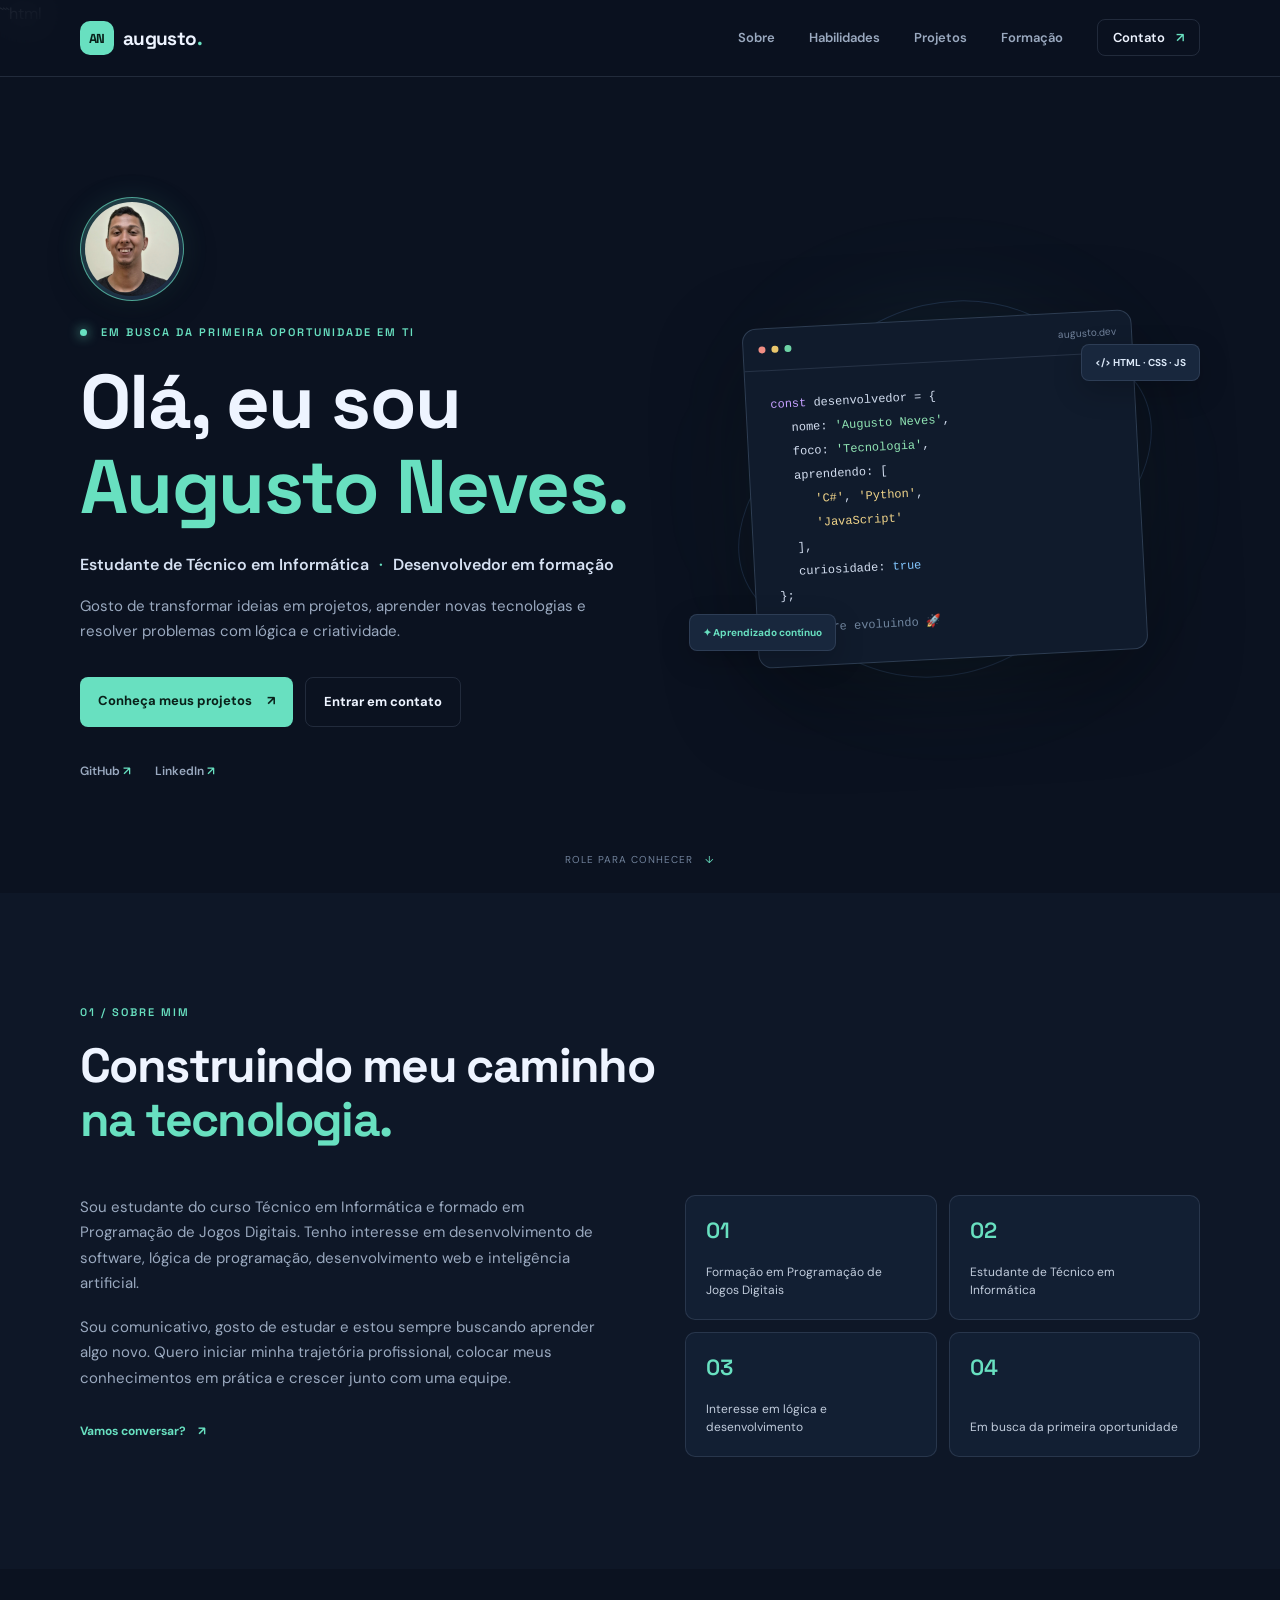
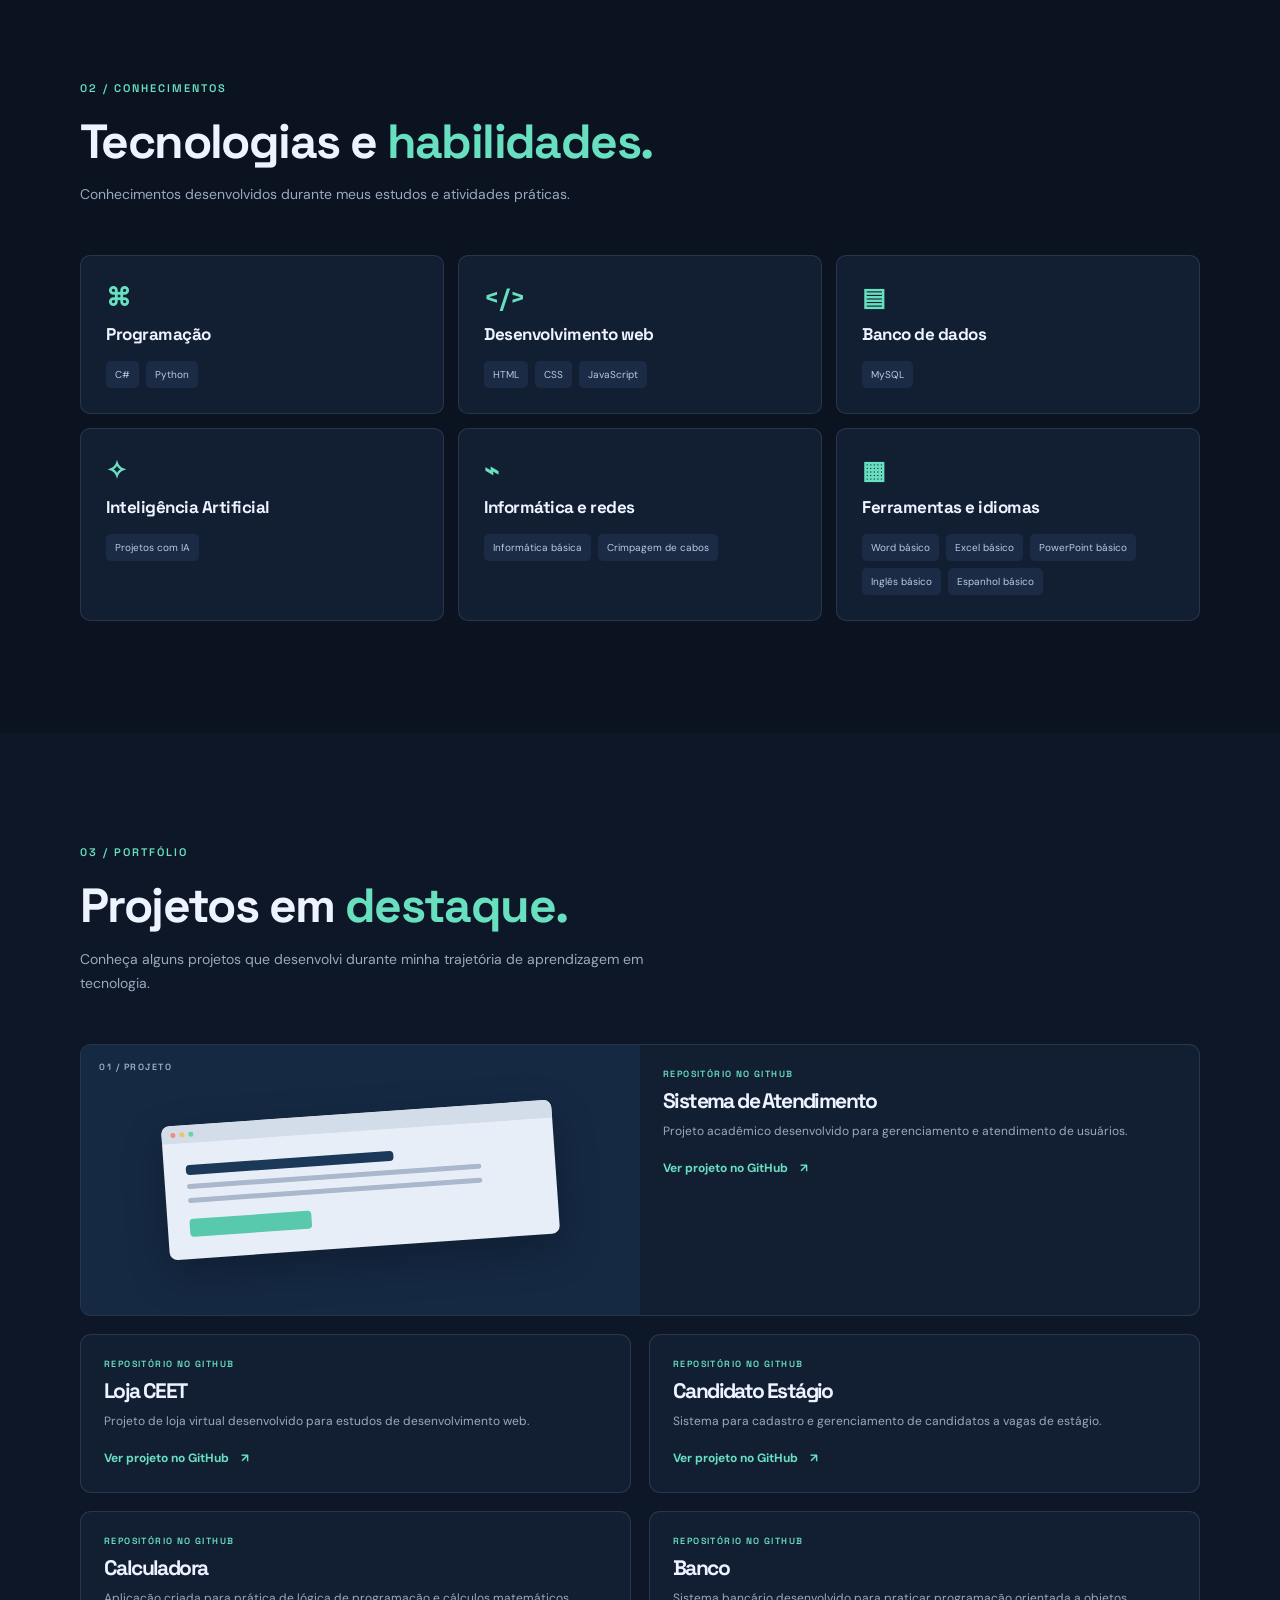
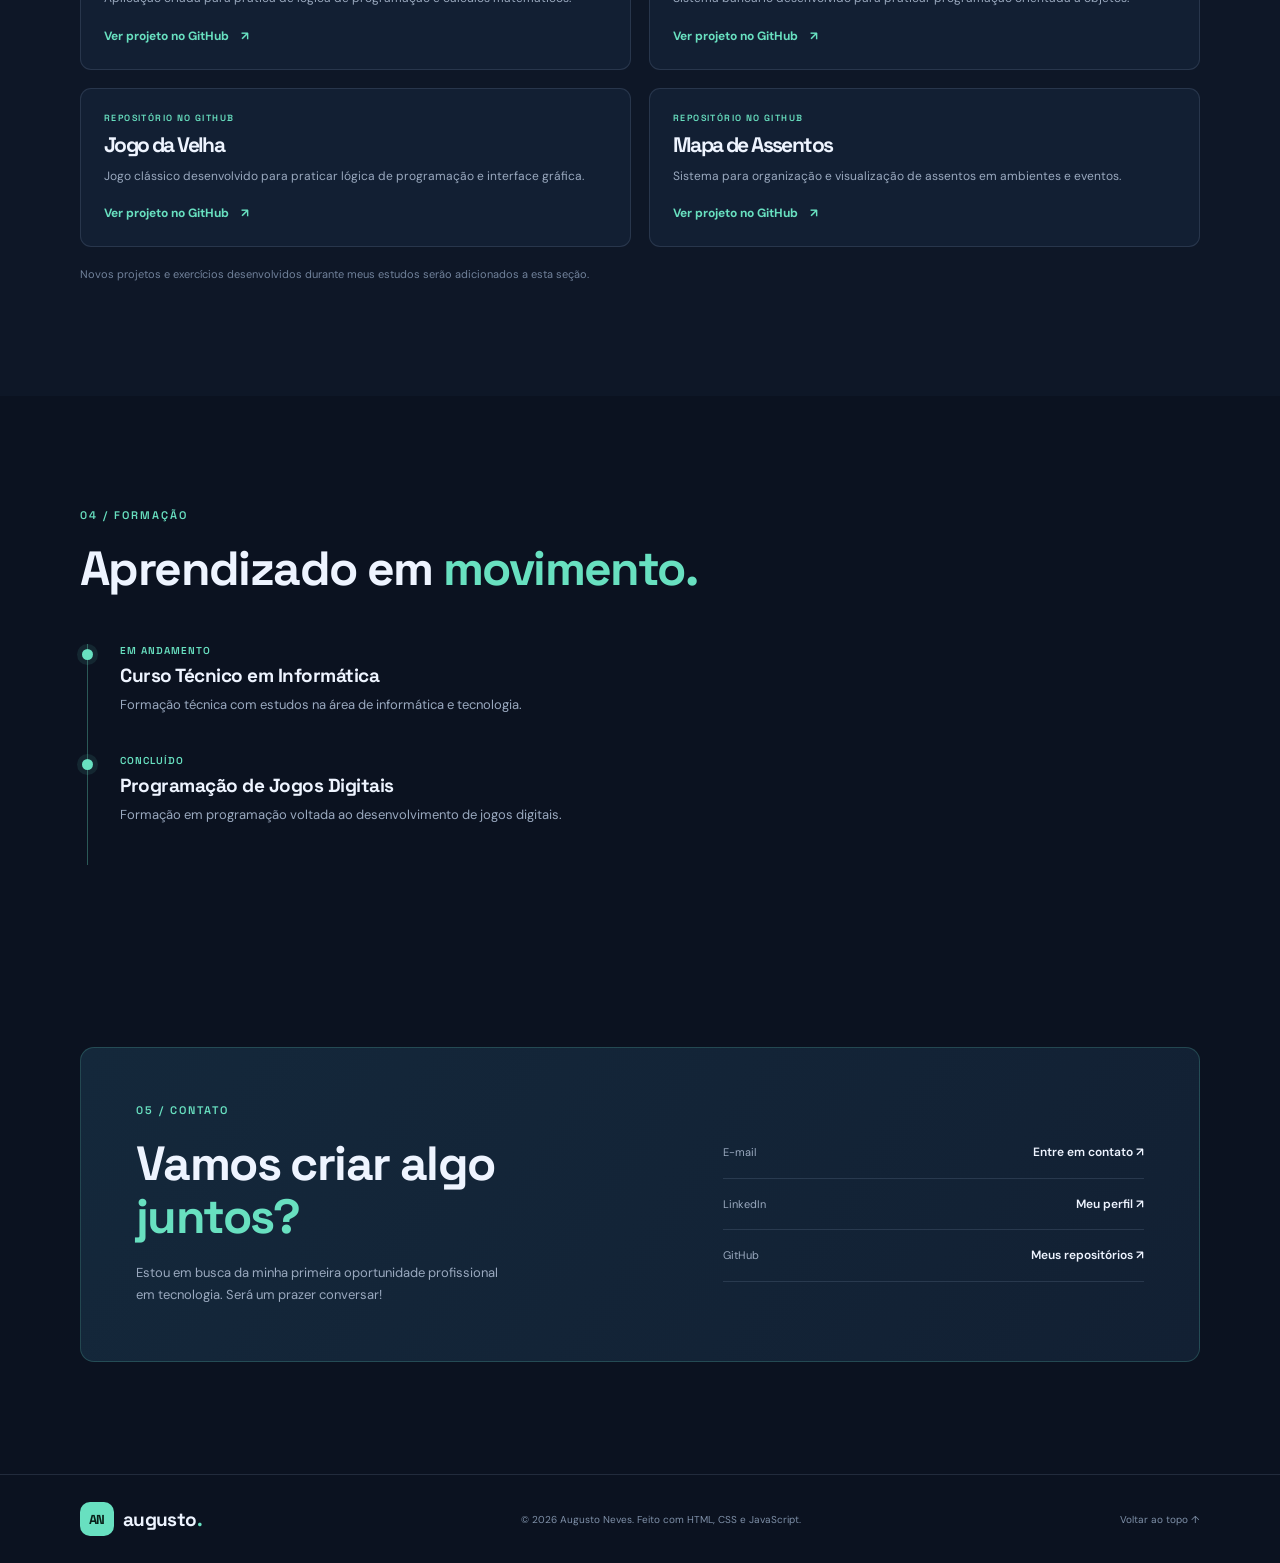
==== commit f06f1a0f: "Update index.html" ====
--- a/index.html
+++ b/index.html
@@ -1,26 +1,36 @@
+```html
 <!DOCTYPE html>
-<html lang="pt-BR">
-<head><!DOCTYPE html>
 <html lang="pt-BR">
 <head>
   <meta charset="UTF-8">
   <meta name="viewport" content="width=device-width, initial-scale=1.0">
   <meta name="description" content="Portfólio acadêmico e profissional de Augusto Neves, estudante de Técnico em Informática.">
   <meta name="theme-color" content="#0b1220">
+
   <title>Augusto Neves | Portfólio</title>
+
   <link rel="preconnect" href="https://fonts.googleapis.com">
   <link rel="preconnect" href="https://fonts.gstatic.com" crossorigin>
+
   <link href="https://fonts.googleapis.com/css2?family=DM+Sans:wght@400;500;600;700&family=Space+Grotesk:wght@500;600;700&display=swap" rel="stylesheet">
+
   <link rel="stylesheet" href="css/style.css">
   <script src="js/script.js" defer></script>
 </head>
+
 <body>
+
   <header class="site-header">
     <nav class="nav container" aria-label="Navegação principal">
-      <a class="brand" href="#inicio" aria-label="Augusto Neves - início"><span>AN</span> augusto<span class="brand-dot">.</span></a>
+
+      <a class="brand" href="#inicio" aria-label="Augusto Neves - início">
+        <span>AN</span> augusto<span class="brand-dot">.</span>
+      </a>
+
       <button class="menu-toggle" id="menu-toggle" aria-label="Abrir menu" aria-expanded="false">
         <span></span><span></span><span></span>
       </button>
+
       <ul class="nav-links" id="nav-links">
         <li><a href="#sobre">Sobre</a></li>
         <li><a href="#habilidades">Habilidades</a></li>
@@ -28,33 +38,73 @@
         <li><a href="#formacao">Formação</a></li>
         <li><a class="nav-contact" href="#contato">Contato <span>↗</span></a></li>
       </ul>
+
     </nav>
   </header>
 
   <main>
+
+    <!-- INÍCIO -->
     <section class="hero section" id="inicio">
       <div class="container hero-grid">
+
         <div class="hero-copy">
+
           <div class="profile-photo-wrap">
             <img src="assets/foto-perfil.jpeg" alt="Foto de perfil de Augusto Neves" class="profile-photo">
           </div>
-          <p class="eyebrow"><span class="status-dot"></span> Em busca da primeira oportunidade em TI</p>
+
+          <p class="eyebrow">
+            <span class="status-dot"></span>
+            Em busca da primeira oportunidade em TI
+          </p>
+
           <h1>Olá, eu sou<br><span>Augusto Neves.</span></h1>
-          <p class="hero-role">Estudante de Técnico em Informática <span>·</span> Desenvolvedor em formação</p>
-          <p class="hero-description">Gosto de transformar ideias em projetos, aprender novas tecnologias e resolver problemas com lógica e criatividade.</p>
+
+          <p class="hero-role">
+            Estudante de Técnico em Informática
+            <span>·</span>
+            Desenvolvedor em formação
+          </p>
+
+          <p class="hero-description">
+            Gosto de transformar ideias em projetos, aprender novas tecnologias e resolver problemas com lógica e criatividade.
+          </p>
+
           <div class="hero-actions">
-            <a class="button button-primary" href="#projetos">Conheça meus projetos <span>↗</span></a>
-            <a class="button button-ghost" href="#contato">Entrar em contato</a>
-          </div>
+            <a class="button button-primary" href="#projetos">
+              Conheça meus projetos <span>↗</span>
+            </a>
+
+            <a class="button button-ghost" href="#contato">
+              Entrar em contato
+            </a>
+          </div>
+
           <div class="hero-socials">
-            <a href="https://github.com/augustoneves18" target="_blank" rel="noopener noreferrer">GitHub <span>↗</span></a>
-            <a href="https://www.linkedin.com/in/augusto-neves-1950b3448/" target="_blank" rel="noopener noreferrer">LinkedIn <span>↗</span></a>
-          </div>
-        </div>
+            <a href="https://github.com/augustoneves18" target="_blank" rel="noopener noreferrer">
+              GitHub <span>↗</span>
+            </a>
+
+            <a href="https://www.linkedin.com/in/augusto-neves-1950b3448/" target="_blank" rel="noopener noreferrer">
+              LinkedIn <span>↗</span>
+            </a>
+          </div>
+
+        </div>
+
         <div class="hero-art" aria-label="Ilustração abstrata de tecnologia">
-          <div class="orbit orbit-one"></div><div class="orbit orbit-two"></div>
+
+          <div class="orbit orbit-one"></div>
+          <div class="orbit orbit-two"></div>
+
           <div class="code-card">
-            <div class="code-top"><i></i><i></i><i></i><span>augusto.dev</span></div>
+
+            <div class="code-top">
+              <i></i><i></i><i></i>
+              <span>augusto.dev</span>
+            </div>
+
             <div class="code-content">
               <p><span class="code-purple">const</span> desenvolvedor = {</p>
               <p class="indent">nome: <span class="code-green">'Augusto Neves'</span>,</p>
@@ -67,369 +117,403 @@
               <p>};</p>
               <p class="code-comment">// sempre evoluindo 🚀</p>
             </div>
-          </div>
-          <div class="floating-chip chip-one"> &lt;/&gt; HTML · CSS · JS</div>
-          <div class="floating-chip chip-two">✦ Aprendizado contínuo</div>
+
+          </div>
+
+          <div class="floating-chip chip-one">
+            &lt;/&gt; HTML · CSS · JS
+          </div>
+
+          <div class="floating-chip chip-two">
+            ✦ Aprendizado contínuo
+          </div>
+
           <div class="hero-glow"></div>
-        </div>
+
+        </div>
+
       </div>
-      <a class="scroll-hint" href="#sobre">Role para conhecer <span>↓</span></a>
+
+      <a class="scroll-hint" href="#sobre">
+        Role para conhecer <span>↓</span>
+      </a>
     </section>
 
+    <!-- SOBRE -->
     <section class="section about-section" id="sobre">
       <div class="container">
+
         <div class="section-heading">
           <p class="eyebrow">01 / Sobre mim</p>
           <h2>Construindo meu caminho<br><span>na tecnologia.</span></h2>
         </div>
+
         <div class="about-grid">
+
           <div class="about-text">
-            <p>Sou estudante do curso Técnico em Informática e formado em Programação de Jogos Digitais. Tenho interesse em desenvolvimento de software, lógica de programação, desenvolvimento web e inteligência artificial.</p>
-            <p>Sou comunicativo, gosto de estudar e estou sempre buscando aprender algo novo. Quero iniciar minha trajetória profissional, colocar meus conhecimentos em prática e crescer junto com uma equipe.</p>
-            <a class="text-link" href="#contato">Vamos conversar? <span>↗</span></a>
-          </div>
+            <p>
+              Sou estudante do curso Técnico em Informática e formado em Programação de Jogos Digitais. Tenho interesse em desenvolvimento de software, lógica de programação, desenvolvimento web e inteligência artificial.
+            </p>
+
+            <p>
+              Sou comunicativo, gosto de estudar e estou sempre buscando aprender algo novo. Quero iniciar minha trajetória profissional, colocar meus conhecimentos em prática e crescer junto com uma equipe.
+            </p>
+
+            <a class="text-link" href="#contato">
+              Vamos conversar? <span>↗</span>
+            </a>
+          </div>
+
           <div class="about-facts">
-            <div class="fact"><strong>01</strong><span>Formação em Programação de Jogos Digitais</span></div>
-            <div class="fact"><strong>02</strong><span>Estudante de Técnico em Informática</span></div>
-            <div class="fact"><strong>03</strong><span>Interesse em lógica e desenvolvimento</span></div>
-            <div class="fact"><strong>04</strong><span>Em busca da primeira oportunidade</span></div>
-          </div>
+
+            <div class="fact">
+              <strong>01</strong>
+              <span>Formação em Programação de Jogos Digitais</span>
+            </div>
+
+            <div class="fact">
+              <strong>02</strong>
+              <span>Estudante de Técnico em Informática</span>
+            </div>
+
+            <div class="fact">
+              <strong>03</strong>
+              <span>Interesse em lógica e desenvolvimento</span>
+            </div>
+
+            <div class="fact">
+              <strong>04</strong>
+              <span>Em busca da primeira oportunidade</span>
+            </div>
+
+          </div>
+
         </div>
       </div>
     </section>
 
+    <!-- HABILIDADES -->
     <section class="section skills-section" id="habilidades">
       <div class="container">
+
         <div class="section-heading">
           <p class="eyebrow">02 / Conhecimentos</p>
           <h2>Tecnologias e <span>habilidades.</span></h2>
-          <p class="section-intro">Conhecimentos desenvolvidos durante meus estudos e atividades práticas.</p>
-        </div>
+          <p class="section-intro">
+            Conhecimentos desenvolvidos durante meus estudos e atividades práticas.
+          </p>
+        </div>
+
         <div class="skills-grid">
-          <article class="skill-card"><div class="skill-icon">⌘</div><h3>Programação</h3><div class="tags"><span>C#</span><span>Python</span></div></article>
-          <article class="skill-card"><div class="skill-icon">&lt;/&gt;</div><h3>Desenvolvimento web</h3><div class="tags"><span>HTML</span><span>CSS</span><span>JavaScript</span></div></article>
-          <article class="skill-card"><div class="skill-icon">▤</div><h3>Banco de dados</h3><div class="tags"><span>MySQL</span></div></article>
-          <article class="skill-card"><div class="skill-icon">✧</div><h3>Inteligência Artificial</h3><div class="tags"><span>Projetos com IA</span></div></article>
-          <article class="skill-card"><div class="skill-icon">⌁</div><h3>Informática e redes</h3><div class="tags"><span>Informática básica</span><span>Crimpagem de cabos</span></div></article>
-          <article class="skill-card"><div class="skill-icon">▦</div><h3>Ferramentas e idiomas</h3><div class="tags"><span>Word básico</span><span>Excel básico</span><span>PowerPoint básico</span><span>Inglês básico</span><span>Espanhol básico</span></div></article>
+
+          <article class="skill-card">
+            <div class="skill-icon">⌘</div>
+            <h3>Programação</h3>
+            <div class="tags">
+              <span>C#</span>
+              <span>Python</span>
+            </div>
+          </article>
+
+          <article class="skill-card">
+            <div class="skill-icon">&lt;/&gt;</div>
+            <h3>Desenvolvimento web</h3>
+            <div class="tags">
+              <span>HTML</span>
+              <span>CSS</span>
+              <span>JavaScript</span>
+            </div>
+          </article>
+
+          <article class="skill-card">
+            <div class="skill-icon">▤</div>
+            <h3>Banco de dados</h3>
+            <div class="tags">
+              <span>MySQL</span>
+            </div>
+          </article>
+
+          <article class="skill-card">
+            <div class="skill-icon">✧</div>
+            <h3>Inteligência Artificial</h3>
+            <div class="tags">
+              <span>Projetos com IA</span>
+            </div>
+          </article>
+
+          <article class="skill-card">
+            <div class="skill-icon">⌁</div>
+            <h3>Informática e redes</h3>
+            <div class="tags">
+              <span>Informática básica</span>
+              <span>Crimpagem de cabos</span>
+            </div>
+          </article>
+
+          <article class="skill-card">
+            <div class="skill-icon">▦</div>
+            <h3>Ferramentas e idiomas</h3>
+            <div class="tags">
+              <span>Word básico</span>
+              <span>Excel básico</span>
+              <span>PowerPoint básico</span>
+              <span>Inglês básico</span>
+              <span>Espanhol básico</span>
+            </div>
+          </article>
+
         </div>
       </div>
     </section>
 
+    <!-- PROJETOS REAIS DO GITHUB -->
     <section class="section projects-section" id="projetos">
       <div class="container">
+
         <div class="section-heading">
           <p class="eyebrow">03 / Portfólio</p>
-          <h2>Projeto em <span>destaque.</span></h2>
-          <p class="section-intro">Aqui está um dos projetos que desenvolvi durante minha trajetória de aprendizagem em tecnologia.</p>
-        </div>
-        
+          <h2>Projetos em <span>destaque.</span></h2>
+          <p class="section-intro">
+            Conheça alguns projetos que desenvolvi durante minha trajetória de aprendizagem em tecnologia.
+          </p>
+        </div>
+
+        <div class="projects-grid">
+
+          <!-- PROJETO 01 -->
+          <article class="project-card project-featured">
+
+            <div class="project-visual visual-web">
+              <span class="visual-label">01 / PROJETO</span>
+
+              <div class="browser-mock">
+                <div class="browser-bar">
+                  <i></i><i></i><i></i>
+                </div>
+
+                <div class="browser-lines">
+                  <b></b>
+                  <i></i>
+                  <i></i>
+                  <span></span>
+                </div>
+              </div>
+            </div>
+
             <div class="project-info">
               <p class="project-type">REPOSITÓRIO NO GITHUB</p>
               <h3>Sistema de Atendimento</h3>
-              <p>Projeto acadêmico disponível no GitHub. Acesse o repositório para conhecer os arquivos, consultar a documentação e acompanhar o desenvolvimento.</p>
-              <a href="https://github.com/augustoneves18/Sistemadeatendimento" target="_blank" rel="noopener noreferrer" class="text-link">Ver projeto no GitHub <span>↗</span></a>
-            </div>
-            <div class="projects-grid">
-
-  <article class="project-card project-featured">
-    <div class="project-visual visual-web">
-      <span class="visual-label">01 / PROJETO</span>
-      <div class="browser-mock">
-        <div class="browser-bar"><i></i><i></i><i></i></div>
-        <div class="browser-lines"><b></b><i></i><i></i><span></span></div>
-      </div>
-    </div>
-
-    <div class="project-info">
-      <p class="project-type">REPOSITÓRIO NO GITHUB</p>
-      <h3>Sistema de Atendimento</h3>
-      <p>Sistema desenvolvido para gerenciamento e atendimento de usuários.</p>
-      <a href="https://github.com/augustoneves18/Sistemadeatendimento" target="_blank" rel="noopener noreferrer" class="text-link">
-        Ver projeto no GitHub <span>↗</span>
-      </a>
-    </div>
-  </article>
-
-  <article class="project-card">
-    <div class="project-info">
-      <p class="project-type">REPOSITÓRIO NO GITHUB</p>
-      <h3>Loja CEET</h3>
-      <p>Projeto de loja virtual desenvolvido para estudos de desenvolvimento web.</p>
-      <a href="https://github.com/augustoneves18/Lojaceet" target="_blank" rel="noopener noreferrer" class="text-link">
-        Ver projeto no GitHub <span>↗</span>
-      </a>
-    </div>
-  </article>
-
-  <article class="project-card">
-    <div class="project-info">
-      <p class="project-type">REPOSITÓRIO NO GITHUB</p>
-      <h3>Candidato Estágio</h3>
-      <p>Sistema para cadastro e gerenciamento de candidatos a vagas de estágio.</p>
-      <a href="https://github.com/augustoneves18/Candidato_estagio" target="_blank" rel="noopener noreferrer" class="text-link">
-        Ver projeto no GitHub <span>↗</span>
-      </a>
-    </div>
-  </article>
-
-  <article class="project-card">
-    <div class="project-info">
-      <p class="project-type">REPOSITÓRIO NO GITHUB</p>
-      <h3>Calculadora</h3>
-      <p>Aplicação criada para prática de lógica de programação e cálculos matemáticos.</p>
-      <a href="https://github.com/augustoneves18/Calculadora" target="_blank" rel="noopener noreferrer" class="text-link">
-        Ver projeto no GitHub <span>↗</span>
-      </a>
-    </div>
-  </article>
-
-  <article class="project-card">
-    <div class="project-info">
-      <p class="project-type">REPOSITÓRIO NO GITHUB</p>
-      <h3>Banco</h3>
-      <p>Sistema bancário desenvolvido para praticar programação orientada a objetos.</p>
-      <a href="https://github.com/augustoneves18/Banco" target="_blank" rel="noopener noreferrer" class="text-link">
-        Ver projeto no GitHub <span>↗</span>
-      </a>
-    </div>
-  </article>
-
-  <article class="project-card">
-    <div class="project-info">
-      <p class="project-type">REPOSITÓRIO NO GITHUB</p>
-      <h3>Jogo da Velha</h3>
-      <p>Jogo clássico desenvolvido para praticar lógica de programação e interface gráfica.</p>
-      <a href="https://github.com/augustoneves18/Jogo-da-velha-" target="_blank" rel="noopener noreferrer" class="text-link">
-        Ver projeto no GitHub <span>↗</span>
-      </a>
-    </div>
-  </article>
-
-  <article class="project-card">
-    <div class="project-info">
-      <p class="project-type">REPOSITÓRIO NO GITHUB</p>
-      <h3>Mapa de Assentos</h3>
-      <p>Sistema para organização e visualização de assentos em ambientes e eventos.</p>
-      <a href="https://github.com/augustoneves18/Mapa-Assento" target="_blank" rel="noopener noreferrer" class="text-link">
-        Ver projeto no GitHub <span>↗</span>
-      </a>
-    </div>
-  </article>
-
-</div>
-          </article>
-        </div>
-        <p class="project-note">Novos projetos e exercícios desenvolvidos durante meus estudos serão adicionados a esta seção.</p>
+              <p>
+                Projeto acadêmico desenvolvido para gerenciamento e atendimento de usuários.
+              </p>
+
+              <a href="https://github.com/augustoneves18/Sistemadeatendimento" target="_blank" rel="noopener noreferrer" class="text-link">
+                Ver projeto no GitHub <span>↗</span>
+              </a>
+            </div>
+
+          </article>
+
+          <!-- PROJETO 02 -->
+          <article class="project-card">
+
+            <div class="project-info">
+              <p class="project-type">REPOSITÓRIO NO GITHUB</p>
+              <h3>Loja CEET</h3>
+              <p>
+                Projeto de loja virtual desenvolvido para estudos de desenvolvimento web.
+              </p>
+
+              <a href="https://github.com/augustoneves18/Lojaceet" target="_blank" rel="noopener noreferrer" class="text-link">
+                Ver projeto no GitHub <span>↗</span>
+              </a>
+            </div>
+
+          </article>
+
+          <!-- PROJETO 03 -->
+          <article class="project-card">
+
+            <div class="project-info">
+              <p class="project-type">REPOSITÓRIO NO GITHUB</p>
+              <h3>Candidato Estágio</h3>
+              <p>
+                Sistema para cadastro e gerenciamento de candidatos a vagas de estágio.
+              </p>
+
+              <a href="https://github.com/augustoneves18/Candidato_estagio" target="_blank" rel="noopener noreferrer" class="text-link">
+                Ver projeto no GitHub <span>↗</span>
+              </a>
+            </div>
+
+          </article>
+
+          <!-- PROJETO 04 -->
+          <article class="project-card">
+
+            <div class="project-info">
+              <p class="project-type">REPOSITÓRIO NO GITHUB</p>
+              <h3>Calculadora</h3>
+              <p>
+                Aplicação criada para prática de lógica de programação e cálculos matemáticos.
+              </p>
+
+              <a href="https://github.com/augustoneves18/Calculadora" target="_blank" rel="noopener noreferrer" class="text-link">
+                Ver projeto no GitHub <span>↗</span>
+              </a>
+            </div>
+
+          </article>
+
+          <!-- PROJETO 05 -->
+          <article class="project-card">
+
+            <div class="project-info">
+              <p class="project-type">REPOSITÓRIO NO GITHUB</p>
+              <h3>Banco</h3>
+              <p>
+                Sistema bancário desenvolvido para praticar programação orientada a objetos.
+              </p>
+
+              <a href="https://github.com/augustoneves18/Banco" target="_blank" rel="noopener noreferrer" class="text-link">
+                Ver projeto no GitHub <span>↗</span>
+              </a>
+            </div>
+
+          </article>
+
+          <!-- PROJETO 06 -->
+          <article class="project-card">
+
+            <div class="project-info">
+              <p class="project-type">REPOSITÓRIO NO GITHUB</p>
+              <h3>Jogo da Velha</h3>
+              <p>
+                Jogo clássico desenvolvido para praticar lógica de programação e interface gráfica.
+              </p>
+
+              <a href="https://github.com/augustoneves18/Jogo-da-velha-" target="_blank" rel="noopener noreferrer" class="text-link">
+                Ver projeto no GitHub <span>↗</span>
+              </a>
+            </div>
+
+          </article>
+
+          <!-- PROJETO 07 -->
+          <article class="project-card">
+
+            <div class="project-info">
+              <p class="project-type">REPOSITÓRIO NO GITHUB</p>
+              <h3>Mapa de Assentos</h3>
+              <p>
+                Sistema para organização e visualização de assentos em ambientes e eventos.
+              </p>
+
+              <a href="https://github.com/augustoneves18/Mapa-Assento" target="_blank" rel="noopener noreferrer" class="text-link">
+                Ver projeto no GitHub <span>↗</span>
+              </a>
+            </div>
+
+          </article>
+
+        </div>
+
+        <p class="project-note">
+          Novos projetos e exercícios desenvolvidos durante meus estudos serão adicionados a esta seção.
+        </p>
+
       </div>
     </section>
 
+    <!-- FORMAÇÃO -->
     <section class="section education-section" id="formacao">
       <div class="container">
+
         <div class="section-heading">
           <p class="eyebrow">04 / Formação</p>
           <h2>Aprendizado em <span>movimento.</span></h2>
         </div>
+
         <div class="timeline">
-          <div class="timeline-item"><span class="timeline-marker"></span><p class="timeline-date">Em andamento</p><h3>Curso Técnico em Informática</h3><p>Formação técnica com estudos na área de informática e tecnologia.</p></div>
-          <div class="timeline-item"><span class="timeline-marker"></span><p class="timeline-date">Concluído</p><h3>Programação de Jogos Digitais</h3><p>Formação em programação voltada ao desenvolvimento de jogos digitais.</p></div>
+
+          <div class="timeline-item">
+            <span class="timeline-marker"></span>
+            <p class="timeline-date">Em andamento</p>
+            <h3>Curso Técnico em Informática</h3>
+            <p>
+              Formação técnica com estudos na área de informática e tecnologia.
+            </p>
+          </div>
+
+          <div class="timeline-item">
+            <span class="timeline-marker"></span>
+            <p class="timeline-date">Concluído</p>
+            <h3>Programação de Jogos Digitais</h3>
+            <p>
+              Formação em programação voltada ao desenvolvimento de jogos digitais.
+            </p>
+          </div>
+
         </div>
       </div>
     </section>
 
+    <!-- CONTATO -->
     <section class="section contact-section" id="contato">
       <div class="container contact-box">
+
         <div>
           <p class="eyebrow">05 / Contato</p>
+
           <h2>Vamos criar algo<br><span>juntos?</span></h2>
-          <p>Estou em busca da minha primeira oportunidade profissional em tecnologia. Será um prazer conversar!</p>
-        </div>
+
+          <p>
+            Estou em busca da minha primeira oportunidade profissional em tecnologia. Será um prazer conversar!
+          </p>
+        </div>
+
         <div class="contact-links">
-          <!-- Substitua o e-mail abaixo pelo seu endereço profissional. -->
-          <a href="mailto:augustowkerleynevesangelo@outlook.com.br" class="contact-link"><span>E-mail</span><strong>Entre em contato ↗</strong></a>
-          <a href="https://www.linkedin.com/in/augusto-neves-1950b3448/" target="_blank" rel="noopener noreferrer" class="contact-link"><span>LinkedIn</span><strong>Meu perfil ↗</strong></a>
-          <a href="https://github.com/augustoneves18" target="_blank" rel="noopener noreferrer" class="contact-link"><span>GitHub</span><strong>Meus repositórios ↗</strong></a>
-        </div>
+
+          <a href="mailto:augustowkerleynevesangelo@outlook.com.br" class="contact-link">
+            <span>E-mail</span>
+            <strong>Entre em contato ↗</strong>
+          </a>
+
+          <a href="https://www.linkedin.com/in/augusto-neves-1950b3448/" target="_blank" rel="noopener noreferrer" class="contact-link">
+            <span>LinkedIn</span>
+            <strong>Meu perfil ↗</strong>
+          </a>
+
+          <a href="https://github.com/augustoneves18" target="_blank" rel="noopener noreferrer" class="contact-link">
+            <span>GitHub</span>
+            <strong>Meus repositórios ↗</strong>
+          </a>
+
+        </div>
+
       </div>
     </section>
+
   </main>
 
+  <!-- RODAPÉ -->
   <footer class="footer">
-    <div class="container footer-content"><a class="brand" href="#inicio"><span>AN</span> augusto<span class="brand-dot">.</span></a><p>© <span id="year"></span> Augusto Neves. Feito com HTML, CSS e JavaScript.</p><a href="#inicio" class="back-top">Voltar ao topo ↑</a></div>
+    <div class="container footer-content">
+
+      <a class="brand" href="#inicio">
+        <span>AN</span> augusto<span class="brand-dot">.</span>
+      </a>
+
+      <p>
+        © <span id="year"></span> Augusto Neves. Feito com HTML, CSS e JavaScript.
+      </p>
+
+      <a href="#inicio" class="back-top">
+        Voltar ao topo ↑
+      </a>
+
+    </div>
   </footer>
+
 </body>
 </html>
-
-  <meta charset="UTF-8">
-  <meta name="viewport" content="width=device-width, initial-scale=1.0">
-  <meta name="description" content="Portfólio acadêmico e profissional de Augusto Neves, estudante de Técnico em Informática.">
-  <meta name="theme-color" content="#0b1220">
-  <title>Augusto Neves | Portfólio</title>
-  <link rel="preconnect" href="https://fonts.googleapis.com">
-  <link rel="preconnect" href="https://fonts.gstatic.com" crossorigin>
-  <link href="https://fonts.googleapis.com/css2?family=DM+Sans:wght@400;500;600;700&family=Space+Grotesk:wght@500;600;700&display=swap" rel="stylesheet">
-  <link rel="stylesheet" href="css/style.css">
-  <script src="js/script.js" defer></script>
-</head>
-<body>
-  <header class="site-header">
-    <nav class="nav container" aria-label="Navegação principal">
-      <a class="brand" href="#inicio" aria-label="Augusto Neves - início"><span>AN</span> augusto<span class="brand-dot">.</span></a>
-      <button class="menu-toggle" id="menu-toggle" aria-label="Abrir menu" aria-expanded="false">
-        <span></span><span></span><span></span>
-      </button>
-      <ul class="nav-links" id="nav-links">
-        <li><a href="#sobre">Sobre</a></li>
-        <li><a href="#habilidades">Habilidades</a></li>
-        <li><a href="#projetos">Projetos</a></li>
-        <li><a href="#formacao">Formação</a></li>
-        <li><a class="nav-contact" href="#contato">Contato <span>↗</span></a></li>
-      </ul>
-    </nav>
-  </header>
-
-  <main>
-    <section class="hero section" id="inicio">
-      <div class="container hero-grid">
-        <div class="hero-copy">
-          <div class="profile-photo-wrap">
-            <img src="assets/foto-perfil.jpeg" alt="Foto de perfil de Augusto Neves" class="profile-photo">
-          </div>
-          <p class="eyebrow"><span class="status-dot"></span> Em busca da primeira oportunidade em TI</p>
-          <h1>Olá, eu sou<br><span>Augusto Neves.</span></h1>
-          <p class="hero-role">Estudante de Técnico em Informática <span>·</span> Desenvolvedor em formação</p>
-          <p class="hero-description">Gosto de transformar ideias em projetos, aprender novas tecnologias e resolver problemas com lógica e criatividade.</p>
-          <div class="hero-actions">
-            <a class="button button-primary" href="#projetos">Conheça meus projetos <span>↗</span></a>
-            <a class="button button-ghost" href="#contato">Entrar em contato</a>
-          </div>
-          <div class="hero-socials">
-            <a href="https://github.com/augustoneves18" target="_blank" rel="noopener noreferrer">GitHub <span>↗</span></a>
-            <a href="https://www.linkedin.com/" target="_blank" rel="noopener noreferrer">LinkedIn <span>↗</span></a>
-          </div>
-        </div>
-        <div class="hero-art" aria-label="Ilustração abstrata de tecnologia">
-          <div class="orbit orbit-one"></div><div class="orbit orbit-two"></div>
-          <div class="code-card">
-            <div class="code-top"><i></i><i></i><i></i><span>augusto.dev</span></div>
-            <div class="code-content">
-              <p><span class="code-purple">const</span> desenvolvedor = {</p>
-              <p class="indent">nome: <span class="code-green">'Augusto Neves'</span>,</p>
-              <p class="indent">foco: <span class="code-green">'Tecnologia'</span>,</p>
-              <p class="indent">aprendendo: [</p>
-              <p class="indent more"><span class="code-yellow">'C#'</span>, <span class="code-yellow">'Python'</span>,</p>
-              <p class="indent more"><span class="code-yellow">'JavaScript'</span></p>
-              <p class="indent">],</p>
-              <p class="indent">curiosidade: <span class="code-blue">true</span></p>
-              <p>};</p>
-              <p class="code-comment">// sempre evoluindo 🚀</p>
-            </div>
-          </div>
-          <div class="floating-chip chip-one"> &lt;/&gt; HTML · CSS · JS</div>
-          <div class="floating-chip chip-two">✦ Aprendizado contínuo</div>
-          <div class="hero-glow"></div>
-        </div>
-      </div>
-      <a class="scroll-hint" href="#sobre">Role para conhecer <span>↓</span></a>
-    </section>
-
-    <section class="section about-section" id="sobre">
-      <div class="container">
-        <div class="section-heading">
-          <p class="eyebrow">01 / Sobre mim</p>
-          <h2>Construindo meu caminho<br><span>na tecnologia.</span></h2>
-        </div>
-        <div class="about-grid">
-          <div class="about-text">
-            <p>Sou estudante do curso Técnico em Informática e formado em Programação de Jogos Digitais. Tenho interesse em desenvolvimento de software, lógica de programação, desenvolvimento web e inteligência artificial.</p>
-            <p>Sou comunicativo, gosto de estudar e estou sempre buscando aprender algo novo. Quero iniciar minha trajetória profissional, colocar meus conhecimentos em prática e crescer junto com uma equipe.</p>
-            <a class="text-link" href="#contato">Vamos conversar? <span>↗</span></a>
-          </div>
-          <div class="about-facts">
-            <div class="fact"><strong>01</strong><span>Formação em Programação de Jogos Digitais</span></div>
-            <div class="fact"><strong>02</strong><span>Estudante de Técnico em Informática</span></div>
-            <div class="fact"><strong>03</strong><span>Interesse em lógica e desenvolvimento</span></div>
-            <div class="fact"><strong>04</strong><span>Em busca da primeira oportunidade</span></div>
-          </div>
-        </div>
-      </div>
-    </section>
-
-    <section class="section skills-section" id="habilidades">
-      <div class="container">
-        <div class="section-heading">
-          <p class="eyebrow">02 / Conhecimentos</p>
-          <h2>Tecnologias e <span>habilidades.</span></h2>
-          <p class="section-intro">Conhecimentos desenvolvidos durante meus estudos e atividades práticas.</p>
-        </div>
-        <div class="skills-grid">
-          <article class="skill-card"><div class="skill-icon">⌘</div><h3>Programação</h3><div class="tags"><span>C#</span><span>Python</span></div></article>
-          <article class="skill-card"><div class="skill-icon">&lt;/&gt;</div><h3>Desenvolvimento web</h3><div class="tags"><span>HTML</span><span>CSS</span><span>JavaScript</span></div></article>
-          <article class="skill-card"><div class="skill-icon">▤</div><h3>Banco de dados</h3><div class="tags"><span>MySQL</span></div></article>
-          <article class="skill-card"><div class="skill-icon">✧</div><h3>Inteligência Artificial</h3><div class="tags"><span>Projetos com IA</span></div></article>
-          <article class="skill-card"><div class="skill-icon">⌁</div><h3>Informática e redes</h3><div class="tags"><span>Informática básica</span><span>Crimpagem de cabos</span></div></article>
-          <article class="skill-card"><div class="skill-icon">▦</div><h3>Ferramentas e idiomas</h3><div class="tags"><span>Word básico</span><span>Excel básico</span><span>PowerPoint básico</span><span>Inglês básico</span><span>Espanhol básico</span></div></article>
-        </div>
-      </div>
-    </section>
-
-    <section class="section projects-section" id="projetos">
-      <div class="container">
-        <div class="section-heading">
-          <p class="eyebrow">03 / Portfólio</p>
-          <h2>Projetos em <span>destaque.</span></h2>
-          <p class="section-intro">Este espaço será atualizado com projetos acadêmicos e pessoais. Adicione aqui seus repositórios conforme eles forem ficando prontos.</p>
-        </div>
-        <div class="projects-grid">
-          <article class="project-card project-featured">
-            <div class="project-visual visual-web"><span class="visual-label">01 / WEB</span><div class="browser-mock"><div class="browser-bar"><i></i><i></i><i></i></div><div class="browser-lines"><b></b><i></i><i></i><span></span></div></div></div>
-            <div class="project-info"><p class="project-type">HTML · CSS · JavaScript</p><h3>Meu portfólio</h3><p>Site pessoal para apresentar minha trajetória, conhecimentos e projetos na área de tecnologia.</p><a href="https://github.com/augustoneves18" target="_blank" rel="noopener noreferrer" class="text-link">Ver no GitHub <span>↗</span></a></div>
-          </article>
-          <article class="project-card">
-            <div class="project-visual visual-python"><span class="visual-label">02 / PYTHON</span><div class="terminal-mock"><span>&gt;_</span><b>print("Olá, mundo!")</b><i>Programa em desenvolvimento...</i></div></div>
-            <div class="project-info"><p class="project-type">PYTHON</p><h3>Projetos de lógica</h3><p>Exercícios e aplicações para praticar fundamentos da programação.</p><a href="https://github.com/augustoneves18" target="_blank" rel="noopener noreferrer" class="text-link">Ver repositórios <span>↗</span></a></div>
-          </article>
-          <article class="project-card">
-            <div class="project-visual visual-database"><span class="visual-label">03 / MYSQL</span><div class="database-mock"><div></div><div></div><div></div></div></div>
-            <div class="project-info"><p class="project-type">MYSQL · DESENVOLVIMENTO</p><h3>Banco de dados</h3><p>Espaço para apresentar projetos de modelagem e manipulação de dados.</p><a href="https://github.com/augustoneves18" target="_blank" rel="noopener noreferrer" class="text-link">Ver repositórios <span>↗</span></a></div>
-          </article>
-        </div>
-        <p class="project-note">Os exemplos acima são espaços reservados. Substitua pelos seus projetos reais quando publicá-los no GitHub.</p>
-      </div>
-    </section>
-
-    <section class="section education-section" id="formacao">
-      <div class="container">
-        <div class="section-heading">
-          <p class="eyebrow">04 / Formação</p>
-          <h2>Aprendizado em <span>movimento.</span></h2>
-        </div>
-        <div class="timeline">
-          <div class="timeline-item"><span class="timeline-marker"></span><p class="timeline-date">Em andamento</p><h3>Curso Técnico em Informática</h3><p>Formação técnica com estudos na área de informática e tecnologia.</p></div>
-          <div class="timeline-item"><span class="timeline-marker"></span><p class="timeline-date">Concluído</p><h3>Programação de Jogos Digitais</h3><p>Formação em programação voltada ao desenvolvimento de jogos digitais.</p></div>
-        </div>
-      </div>
-    </section>
-
-    <section class="section contact-section" id="contato">
-      <div class="container contact-box">
-        <div>
-          <p class="eyebrow">05 / Contato</p>
-          <h2>Vamos criar algo<br><span>juntos?</span></h2>
-          <p>Estou em busca da minha primeira oportunidade profissional em tecnologia. Será um prazer conversar!</p>
-        </div>
-        <div class="contact-links">
-          <!-- Substitua o e-mail abaixo pelo seu endereço profissional. -->
-          <a href="mailto:seuemail@exemplo.com" class="contact-link"><span>E-mail</span><strong>Entre em contato ↗</strong></a>
-          <a href="https://www.linkedin.com/" target="_blank" rel="noopener noreferrer" class="contact-link"><span>LinkedIn</span><strong>Meu perfil ↗</strong></a>
-          <a href="https://github.com/augustoneves18" target="_blank" rel="noopener noreferrer" class="contact-link"><span>GitHub</span><strong>Meus repositórios ↗</strong></a>
-        </div>
-      </div>
-    </section>
-  </main>
-
-  <footer class="footer">
-    <div class="container footer-content"><a class="brand" href="#inicio"><span>AN</span> augusto<span class="brand-dot">.</span></a><p>© <span id="year"></span> Augusto Neves. Feito com HTML, CSS e JavaScript.</p><a href="#inicio" class="back-top">Voltar ao topo ↑</a></div>
-  </footer>
-</body>
-</html>
